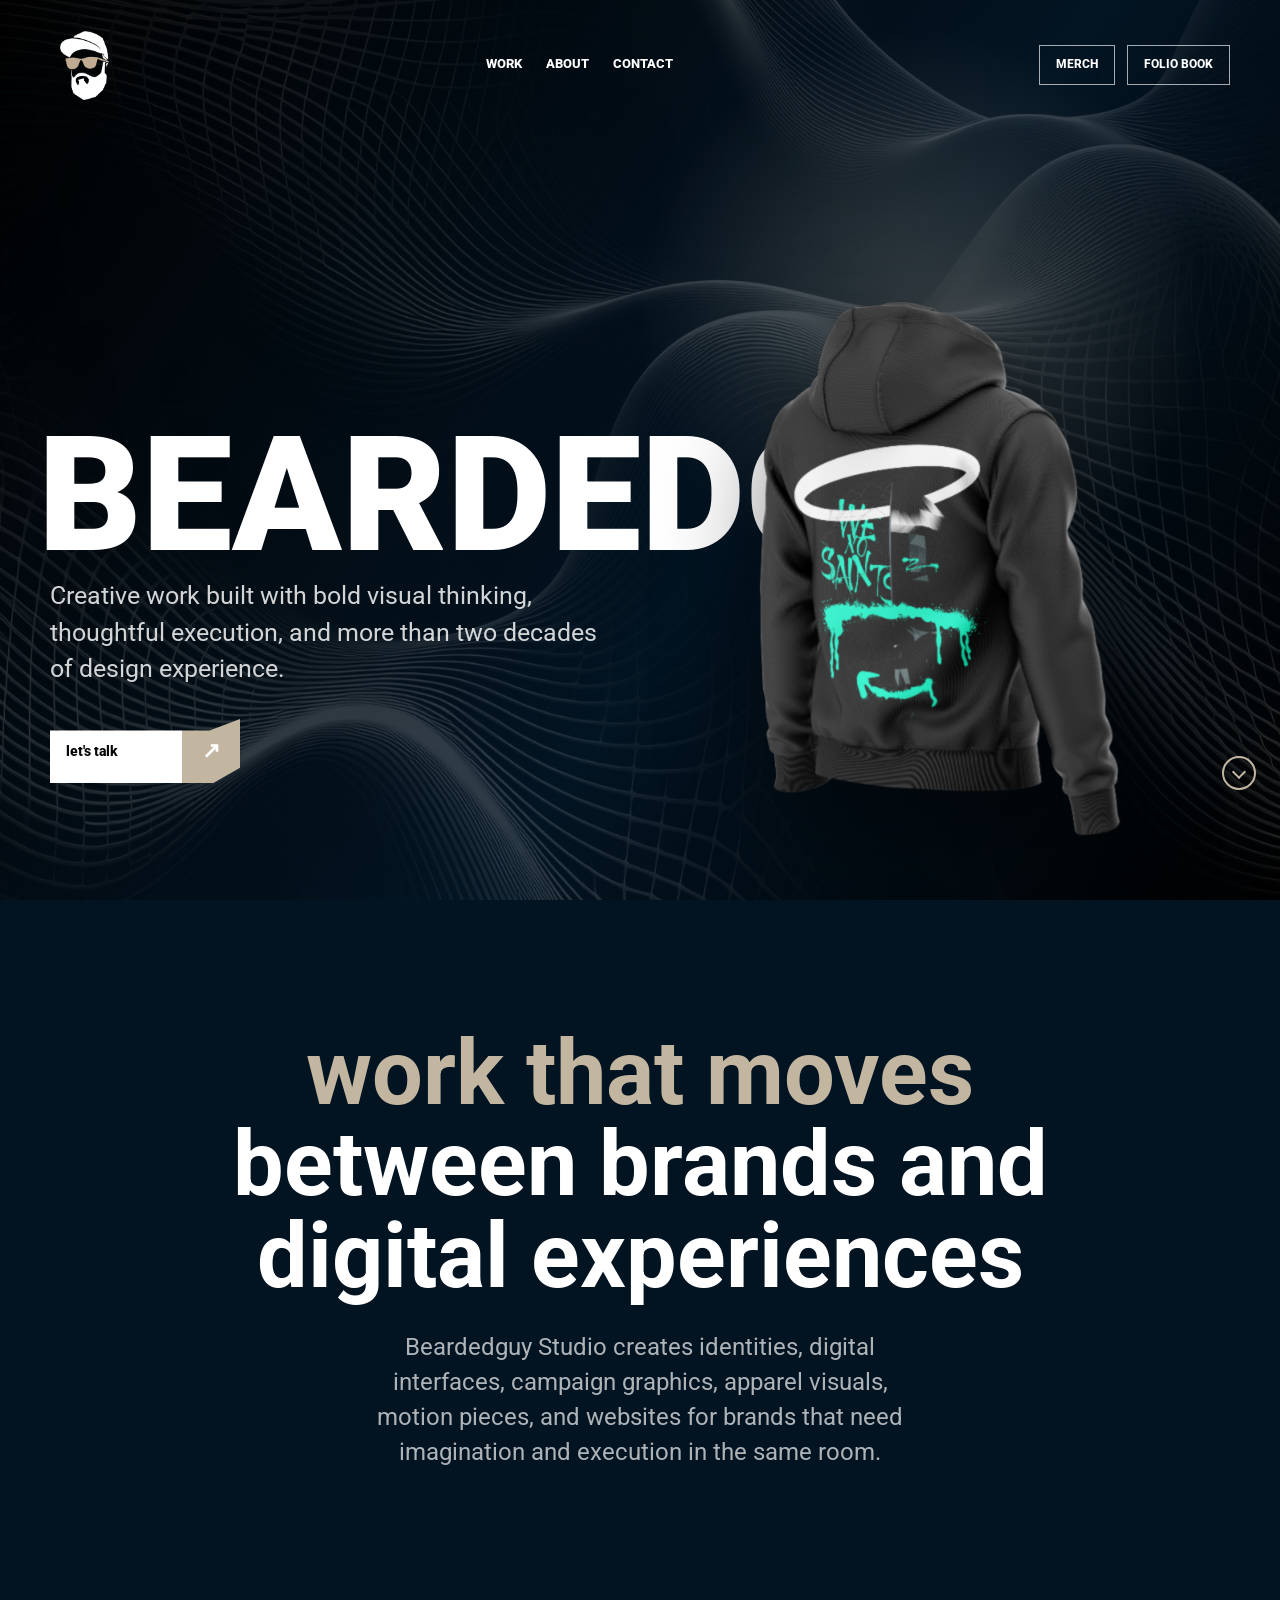
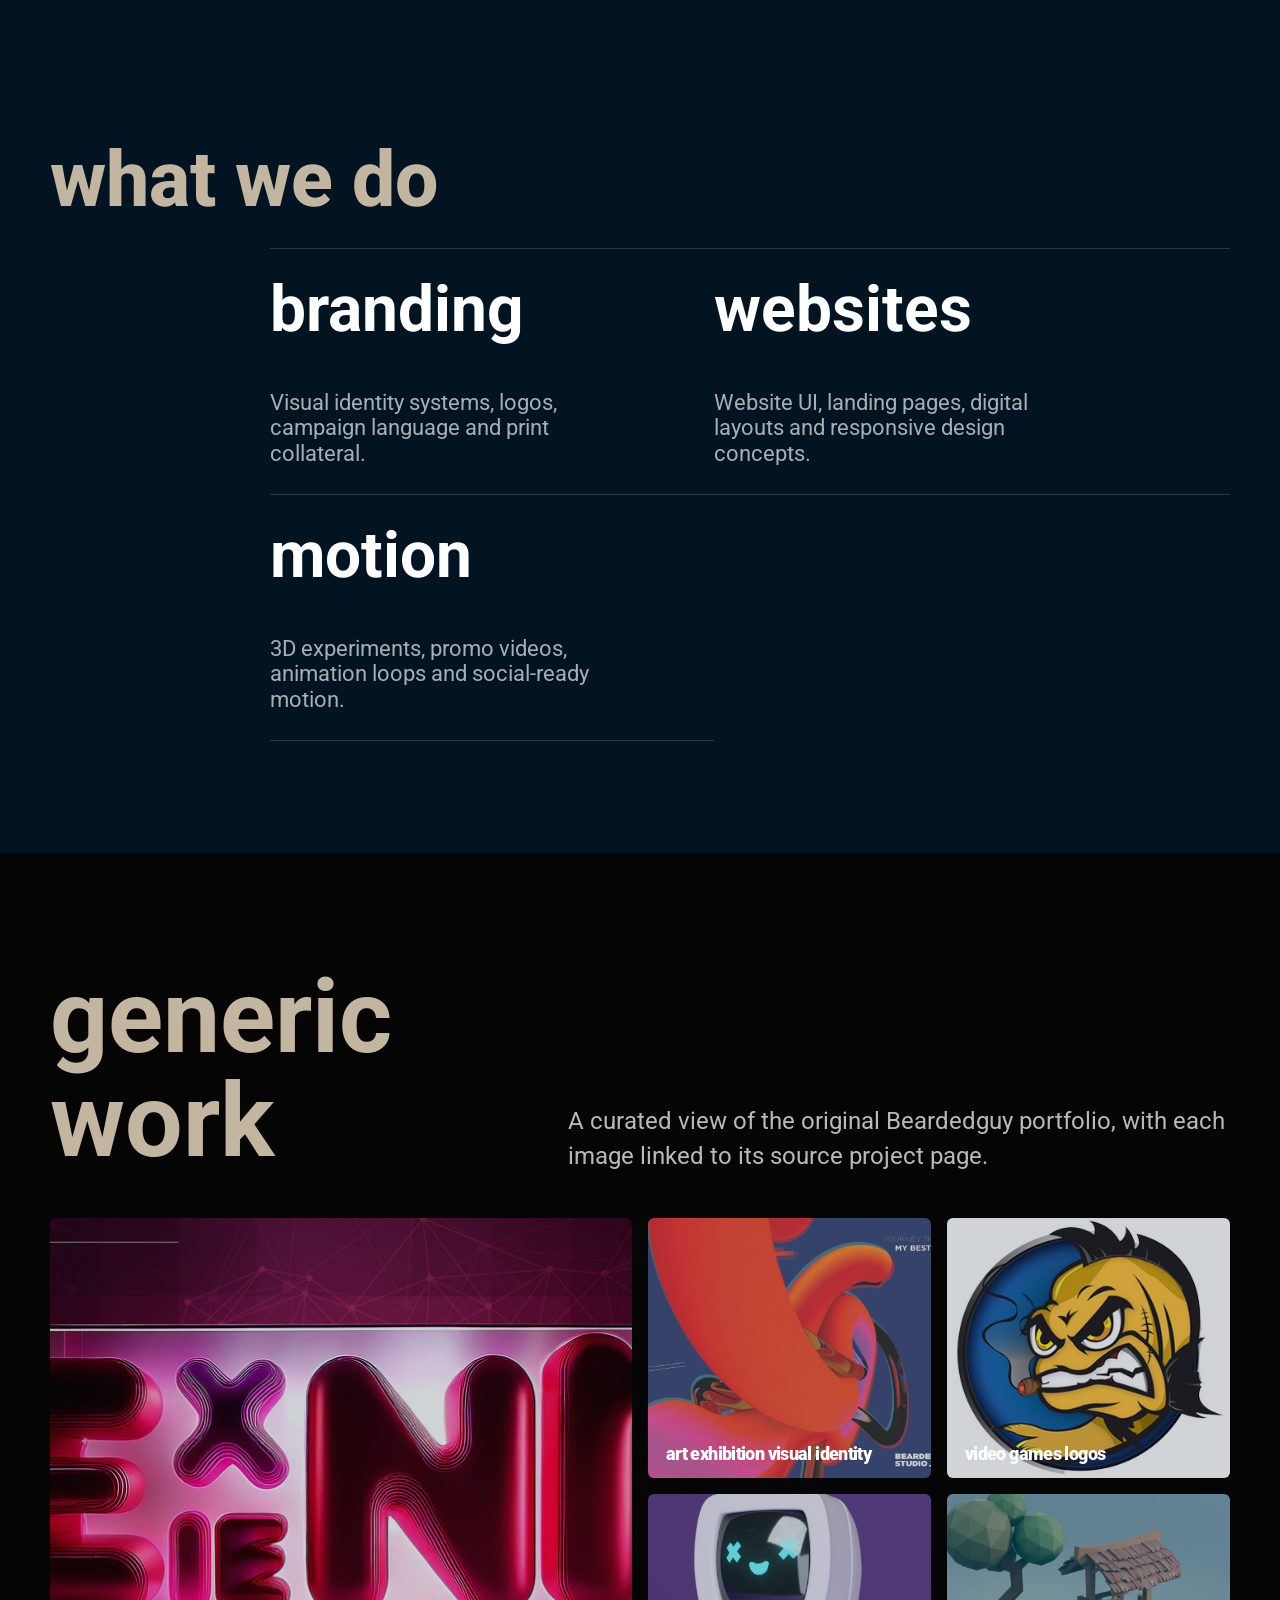
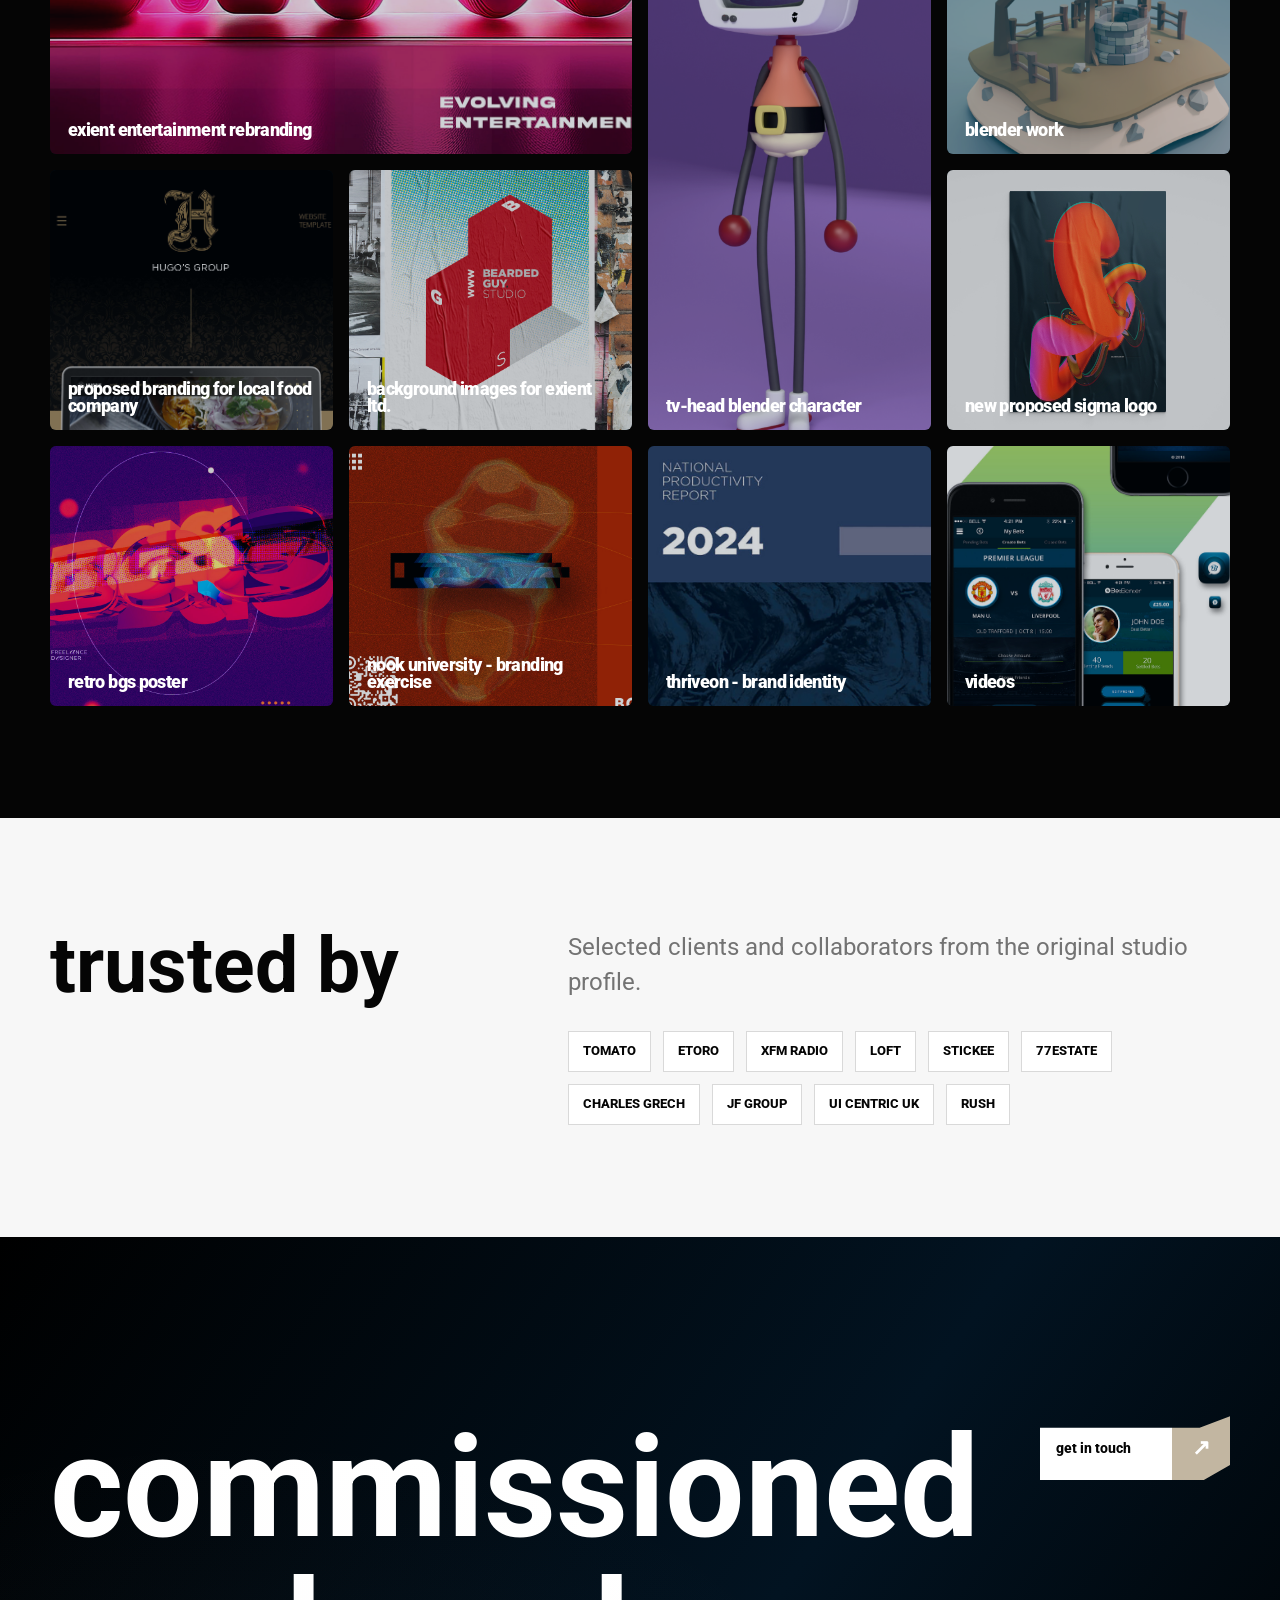
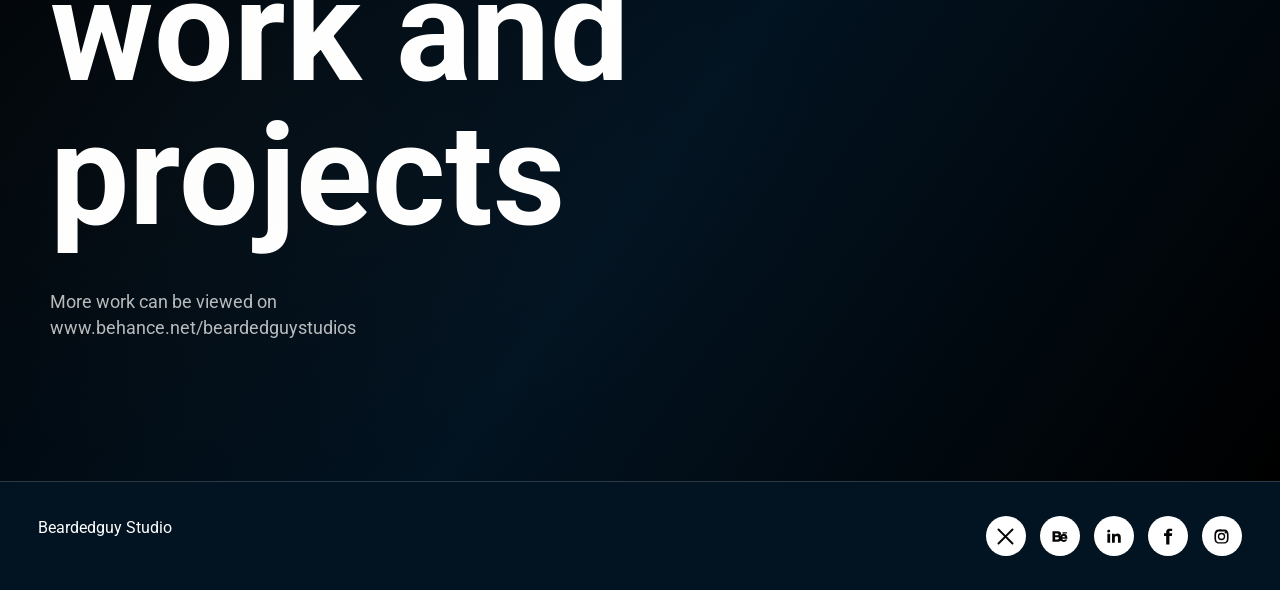
==== index.html @ 964a8310 "Add Beardedguy Studio portfolio website" ====
<!doctype html>
<html lang="en">
  <head>
    <meta charset="utf-8">
    <meta name="viewport" content="width=device-width, initial-scale=1">
    <meta name="description" content="Beardedguy Studio, a Malta-based creative studio for branding, web, UI, motion, apparel and digital design.">
    <title>Beardedguy Studio</title>
    <link rel="icon" href="assets/logo.png">
    <link rel="preconnect" href="https://fonts.googleapis.com">
    <link rel="preconnect" href="https://fonts.gstatic.com" crossorigin>
    <link href="https://fonts.googleapis.com/css2?family=Roboto:wght@400;700;800;900&display=swap" rel="stylesheet">
    <link rel="stylesheet" href="styles.css">
  </head>
  <body id="before-hero">
    <header class="site-header frame-header">
      <a class="brand" href="index.html" aria-label="Beardedguy Studio home">
        <img src="assets/header-icon.png" alt="Beardedguy Studio logo" width="60" height="60">
      </a>
      <nav class="main-nav" aria-label="Main navigation">
        <a href="work.html">Work</a><a href="about.html">About</a><a href="contact.html">Contact</a>
      </nav>
      <div class="header-actions">
        <a class="pill-link" href="https://www.teepublic.com/en-gb/user/beardedguy" target="_blank" rel="noreferrer">Merch</a>
        <a class="pill-link" href="http://www.n-vil.com/FolioBook.pdf" target="_blank" rel="noreferrer">Folio Book</a>
      </div>
      <button class="menu-toggle" type="button" aria-label="Open menu" aria-expanded="false"><span></span><span></span><span></span></button>
    </header>

    <a class="scroll-orb" href="#after-hero" aria-label="Scroll down"><span class="scroll-orb__arrow"></span></a>

    <main>
      <section class="hero frame-hero">
        <div class="hero-inner frame-hero__inner">
          <div class="frame-hero__wordmark" aria-hidden="true">BEARDEDGUY</div>
          <div class="hero-copy frame-hero__copy">
            <p>Creative work built with bold visual thinking, thoughtful execution, and more than two decades of design experience.</p>
            <div class="hero-meta">
              <a class="pill-link frame-cta" href="contact.html"><span>Let's talk</span><span aria-hidden="true">↗</span></a>
            </div>
          </div>
          <div class="hero-visual frame-hero__visual" aria-hidden="true">
            <img src="assets/hero-hoodie.png" alt="">
          </div>
        </div>
      </section>

      <section class="section frame-intro" id="after-hero">
        <div class="section-inner frame-intro__inner">
          <h2><span>work that moves</span> between brands and digital experiences</h2>
          <p class="lead">Beardedguy Studio creates identities, digital interfaces, campaign graphics, apparel visuals, motion pieces, and websites for brands that need imagination and execution in the same room.</p>
        </div>
      </section>

      <section class="section frame-services">
        <div class="section-inner frame-services__inner">
          <div class="frame-kicker">what we do</div>
          <div class="services frame-service-list">
            <article class="service"><h3>Branding</h3><p>Visual identity systems, logos, campaign language and print collateral.</p></article>
            <article class="service"><h3>Websites</h3><p>Website UI, landing pages, digital layouts and responsive design concepts.</p></article>
            <article class="service"><h3>Motion</h3><p>3D experiments, promo videos, animation loops and social-ready motion.</p></article>

          </div>
        </div>
      </section>

      <section class="section dark frame-work" id="work">
        <div class="section-inner">
          <div class="split frame-work__head">
            <h2>Generic Work</h2>
            <p class="lead">A curated view of the original Beardedguy portfolio, with each image linked to its source project page.</p>
          </div>
          <div class="work-grid frame-work-grid">
            <a class="work-card is-large" href="https://www.behance.net/gallery/217460275/Exient-Entertainment-Rebranding" target="_blank" rel="noreferrer"><img src="assets/work-exient.jpg" alt="Exient Entertainment Rebranding"><span>Exient Entertainment Rebranding</span></a>
            <a class="work-card" href="https://www.behance.net/gallery/214995433/Art-Exhibition-Visual-Identity" target="_blank" rel="noreferrer"><img src="assets/work-folio-book.jpg" alt="Art Exhibition Visual Identity"><span>Art Exhibition Visual Identity</span></a>
            <a class="work-card" href="https://www.behance.net/gallery/214932907/Video-Games-Logos" target="_blank" rel="noreferrer"><img src="assets/work-scarfish.jpg" alt="Video Games Logos"><span>Video Games Logos</span></a>
            <a class="work-card is-tall" href="https://www.behance.net/gallery/211958415/TV-Head-Blender-Character" target="_blank" rel="noreferrer"><img src="assets/work-tv-head.png" alt="TV-Head Blender Character"><span>TV-Head Blender Character</span></a>
            <a class="work-card" href="https://www.behance.net/gallery/210969605/Blender-work" target="_blank" rel="noreferrer"><img src="assets/work-blender.png" alt="Blender work"><span>Blender work</span></a>
            <a class="work-card" href="https://www.behance.net/gallery/209912359/Proposed-Branding-for-Local-Food-Company" target="_blank" rel="noreferrer"><img src="assets/work-restaurant.jpg" alt="Proposed Branding for Local Food Company"><span>Proposed Branding for Local Food Company</span></a>
            <a class="work-card" href="https://www.behance.net/gallery/205457857/Background-images-for-EXIENT-Ltd" target="_blank" rel="noreferrer"><img src="assets/work-promo.jpg" alt="Background images for EXIENT Ltd."><span>Background images for EXIENT Ltd.</span></a>
            <a class="work-card" href="https://www.behance.net/gallery/204311963/New-proposed-SIGMA-logo" target="_blank" rel="noreferrer"><img src="assets/work-neon.jpg" alt="New proposed SIGMA logo"><span>New proposed SIGMA logo</span></a>
            <a class="work-card" href="https://www.behance.net/gallery/195907205/Retro-BGS-poster" target="_blank" rel="noreferrer"><img src="assets/work-retro.jpg" alt="Retro BGS poster"><span>Retro BGS poster</span></a>
            <a class="work-card" href="https://www.behance.net/gallery/193212081/NOOK-UNIVERSITY-Branding-exercise" target="_blank" rel="noreferrer"><img src="assets/work-bgs-posts.jpg" alt="NOOK UNIVERSITY - Branding exercise"><span>NOOK UNIVERSITY - Branding exercise</span></a>
            <a class="work-card" href="https://www.behance.net/gallery/227908793/ThriveOn-Brand-Identity" target="_blank" rel="noreferrer"><img src="assets/work-productivity.jpg" alt="ThriveOn - Brand Identity"><span>ThriveOn - Brand Identity</span></a>
            <a class="work-card" href="motion-videos.html"><img src="assets/work-mobile.jpg" alt="Videos"><span>Videos</span></a>
          </div>
        </div>
      </section>

      <section class="section frame-clients">
        <div class="section-inner split">
          <h2>trusted by</h2>
          <div>
            <p class="lead">Selected clients and collaborators from the original studio profile.</p>
            <div class="clients">
              <span>Tomato</span><span>eToro</span><span>XFM Radio</span><span>Loft</span><span>Stickee</span><span>77Estate</span><span>Charles Grech</span><span>JF Group</span><span>UI Centric UK</span><span>Rush</span>
            </div>
          </div>
        </div>
      </section>

      <section class="cta-band frame-contact-band">
        <div>
          <h2>commissioned work and projects</h2>
          <p>More work can be viewed on <a href="https://www.behance.net/beardedguystudios/" target="_blank" rel="noreferrer">www.behance.net/beardedguystudios</a></p>
        </div>
        <a class="pill-link frame-cta" href="contact.html"><span>Get in touch</span><span aria-hidden="true">↗</span></a>
      </section>
    </main>

    <footer class="site-footer frame-footer">
      <div>Beardedguy Studio</div>
      <div class="footer-links">
        <a href="http://www.twitter.com/nevcas" target="_blank" rel="noreferrer" aria-label="X"><svg class="social-icon" aria-hidden="true"><use href="assets/social-icons.svg#x"></use></svg></a>
        <a href="https://www.behance.net/beardedguystudios" target="_blank" rel="noreferrer" aria-label="Behance"><svg class="social-icon" aria-hidden="true"><use href="assets/social-icons.svg#behance"></use></svg></a>
        <a href="https://mt.linkedin.com/in/ncassar" target="_blank" rel="noreferrer" aria-label="LinkedIn"><svg class="social-icon" aria-hidden="true"><use href="assets/social-icons.svg#linkedin"></use></svg></a>
        <a href="https://www.facebook.com/beardedguystudio" target="_blank" rel="noreferrer" aria-label="Facebook"><svg class="social-icon" aria-hidden="true"><use href="assets/social-icons.svg#facebook"></use></svg></a>
        <a href="https://www.instagram.com/beardedguy_studio_designer" target="_blank" rel="noreferrer" aria-label="Instagram"><svg class="social-icon" aria-hidden="true"><use href="assets/social-icons.svg#instagram"></use></svg></a>
      </div>
    </footer>
    <script src="script.js?v=work-menu-1"></script>
  </body>
</html>
---- styles.css ----
:root {
  --ink: #050505;
  --paper: #ffffff;
  --soft: #f3f3f3;
  --muted: #737373;
  --cyan: #c2b6a1;
  --line: #d9d9d9;
  --max: 1180px;
}

* {
  box-sizing: border-box;
}

html {
  scroll-behavior: smooth;
}

body {
  margin: 0;
  color: var(--ink);
  background: var(--paper);
  font-family: "Roboto", Arial, Helvetica, sans-serif;
  line-height: 1.45;
}

a {
  color: inherit;
  text-decoration: none;
}

img {
  display: block;
  max-width: 100%;
}

.site-header {
  position: sticky;
  top: 0;
  z-index: 20;
  display: grid;
  grid-template-columns: auto 1fr auto;
  gap: 24px;
  align-items: center;
  padding: 18px clamp(18px, 3vw, 42px);
  background: rgba(255, 255, 255, 0.94);
  border-bottom: 1px solid var(--line);
  backdrop-filter: blur(14px);
}

.brand {
  display: flex;
  align-items: center;
  gap: 12px;
  min-width: 0;
}

.brand img {
  width: 48px;
  height: 48px;
}

.brand span {
  font-weight: 800;
  line-height: 1;
  text-transform: uppercase;
  letter-spacing: 0;
}

.main-nav {
  display: flex;
  justify-content: center;
  gap: clamp(12px, 2vw, 24px);
  font-size: 13px;
  font-weight: 800;
  text-transform: uppercase;
}

.main-nav a {
  border-bottom: 2px solid transparent;
  padding: 8px 0;
}

.main-nav a:hover,
.main-nav a.active {
  border-color: var(--cyan);
}

.header-actions {
  display: flex;
  align-items: center;
  gap: 12px;
}

.pill-link {
  display: inline-flex;
  align-items: center;
  justify-content: center;
  min-height: 40px;
  border: 1px solid var(--ink);
  padding: 0 16px;
  font-size: 12px;
  font-weight: 800;
  text-transform: uppercase;
}

.menu-toggle {
  display: none;
  width: 42px;
  height: 42px;
  border: 1px solid var(--ink);
  background: var(--paper);
}

.menu-toggle span {
  display: block;
  width: 18px;
  height: 2px;
  margin: 4px auto;
  background: var(--ink);
}

.hero {
  position: relative;
  min-height: 88vh;
  display: grid;
  align-items: stretch;
  overflow: hidden;
  color: var(--paper);
  background: #000000;
}

.hero::before {
  content: "";
  position: absolute;
  inset: -6%;
  background: url("assets/black-white-background.png") center / 112% 112% no-repeat;
  opacity: 0.1;
  animation: heroBackgroundWave 26s ease-in-out infinite;
  transform-origin: 50% 50%;
  will-change: transform, background-position;
}


@keyframes heroBackgroundWave {
  0%,
  100% {
    background-position: 50% 50%;
    transform: translate3d(0, 0, 0) scale(1.03) skewX(0deg);
  }

  25% {
    background-position: 46% 53%;
    transform: translate3d(-1.8%, 1.2%, 0) scale(1.07) skewX(-1.5deg);
  }

  50% {
    background-position: 54% 47%;
    transform: translate3d(1.6%, -1%, 0) scale(1.05) skewX(1.2deg);
  }

  75% {
    background-position: 48% 51%;
    transform: translate3d(-0.9%, 1.4%, 0) scale(1.08) skewX(-0.8deg);
  }
}
.hero-inner {
  position: relative;
  width: 100%;
  margin: 0 auto;
  display: grid;
  grid-template-columns: minmax(0, 0.92fr) minmax(320px, 0.8fr);
  gap: clamp(28px, 5vw, 70px);
  align-items: center;
  padding: 74px 50px 52px;
}

.hero-copy {
  position: relative;
  z-index: 2;
}

.hero-visual {
  align-self: center;
  justify-self: end;
  width: min(140%, 784px);
  position: relative;
  z-index: 3;
  transform: translate3d(var(--hero-parallax-x, 0), var(--hero-parallax-y, 0), 0);
  transition: transform 900ms ease-out;
  will-change: transform;
  pointer-events: none;
}

.hero-visual img {
  display: block;
  width: 100%;
  max-height: calc(88vh - 72px);
  object-fit: contain;
  object-position: right center;
  animation: hoodieFloat 8s ease-in-out infinite;
  will-change: transform;
}

@keyframes hoodieFloat {
  0%,
  100% {
    transform: translate3d(0, 0, 0);
  }

  50% {
    transform: translate3d(0, -16px, 0);
  }
}

@media (prefers-reduced-motion: reduce) {
  .hero-visual {
    transform: none;
    transition: none;
  }

  .hero-visual img {
    animation: none;
  }

  .hero::before {
    animation: none;
  }
}

.eyebrow {
  color: var(--cyan);
  font-size: 13px;
  font-weight: 900;
  text-transform: uppercase;
}

.hero h1,
.page-hero h1 {
  max-width: 980px;
  margin: 18px 0 18px;
  font-size: clamp(54px, 10vw, 142px);
  line-height: 0.88;
  font-weight: 800;
}

.hero h1 {
  font-family: "Google Sans", "Roboto", Arial, Helvetica, sans-serif;
  font-weight: 800;
  text-transform: uppercase;
}

.page-hero h1 {
  text-transform: uppercase;
}

.motion-title {
  font-family: "Google Sans", "Roboto", Arial, Helvetica, sans-serif;
  font-size: 40pt;
  font-weight: 700;
  text-transform: uppercase;
}

.hero p,
.page-hero p {
  max-width: 650px;
  margin: 0;
  font-size: clamp(18px, 2.2vw, 25px);
}

.hero p {
  color: rgba(255, 255, 255, 0.82);
}

.page-hero p {
  color: rgba(255, 255, 255, 0.82);
}


.scroll-orb {
  position: fixed;
  right: 24px;
  top: calc(88vh - 36px);
  z-index: 18;
  display: inline-flex;
  align-items: center;
  justify-content: center;
  width: 34px;
  height: 34px;
  border: 2px solid var(--cyan);
  border-radius: 50%;
  background: transparent;
  color: var(--cyan);
  transition: transform 240ms ease, opacity 240ms ease;
}

.scroll-orb:hover {
  transform: scale(1.08);
}

.scroll-orb__arrow {
  width: 10px;
  height: 10px;
  border-right: 2px solid currentColor;
  border-bottom: 2px solid currentColor;
  transform: translateY(-1px) rotate(45deg);
  transition: transform 240ms ease;
}

.scroll-orb.is-up .scroll-orb__arrow {
  transform: translateY(2px) rotate(225deg);
}
.hero-meta {
  display: flex;
  flex-wrap: wrap;
  gap: 12px;
  margin-top: 32px;
}

.hero-meta a {
  background: var(--paper);
  color: var(--ink);
}

.section {
  padding: clamp(58px, 9vw, 112px) 50px;
}

.section.dark {
  color: var(--paper);
  background: var(--ink);
}

.section.soft {
  background: var(--soft);
}

.section-inner {
  width: min(var(--max), 100%);
  margin: 0 auto;
}

.split {
  display: grid;
  grid-template-columns: minmax(0, 0.8fr) minmax(0, 1.2fr);
  gap: clamp(28px, 6vw, 90px);
  align-items: start;
}

.section h2,
.page-section h2 {
  margin: 0;
  font-size: clamp(38px, 6vw, 84px);
  line-height: 0.95;
  text-transform: lowercase;
}

.lead {
  margin: 0;
  color: var(--muted);
  font-size: clamp(18px, 2vw, 24px);
}

.dark .lead {
  color: rgba(255, 255, 255, 0.72);
}

.services {
  display: grid;
  grid-template-columns: repeat(4, minmax(0, 1fr));
  border-top: 1px solid var(--line);
}

.service {
  min-height: 260px;
  padding: 28px;
  border-right: 1px solid var(--line);
  border-bottom: 1px solid var(--line);
}

.service:last-child {
  border-right: 0;
}

.service h3 {
  margin: 0 0 48px;
  color: var(--cyan);
  font-size: 15px;
  text-transform: uppercase;
}

.service p {
  margin: 0;
  font-size: 22px;
  line-height: 1.15;
}

.work-grid {
  display: grid;
  grid-template-columns: repeat(3, minmax(0, 1fr));
  gap: 18px;
  margin-top: 36px;
}

.motion-grid {
  grid-template-columns: repeat(4, minmax(0, 1fr));
}

.motion-grid .work-card,
.motion-grid .work-card img {
  min-height: 260px;
}

.video-grid {
  display: grid;
  grid-template-columns: repeat(4, minmax(0, 1fr));
  gap: 18px;
}

.video-card {
  position: relative;
  overflow: hidden;
  background: var(--ink);
  border-radius: 6px;
  aspect-ratio: 16 / 9;
  cursor: pointer;
}

.video-card iframe {
  width: 100%;
  height: 100%;
  border: 0;
  pointer-events: none;
}

.video-card::after {
  content: "Play";
  position: absolute;
  inset: auto 14px 14px auto;
  display: inline-flex;
  align-items: center;
  justify-content: center;
  min-width: 62px;
  min-height: 34px;
  padding: 0 14px;
  color: var(--paper);
  background: rgba(0, 0, 0, 0.72);
  border: 1px solid rgba(255, 255, 255, 0.42);
  font-size: 12px;
  font-weight: 700;
  text-transform: uppercase;
}


.local-video-grid .local-video-card {
  background: var(--midnight);
}

.local-video-card::after {
  content: "Open";
}

.local-video-card img {
  display: block;
  width: 100%;
  height: 100%;
  object-fit: cover;
}

.local-video-card span {
  position: absolute;
  left: 14px;
  bottom: 14px;
  z-index: 1;
  color: var(--paper);
  font-size: 12px;
  font-weight: 700;
  text-transform: uppercase;
}

.video-modal__status {
  position: absolute;
  inset: 50% auto auto 50%;
  z-index: 2;
  margin: 0;
  color: var(--paper);
  font-size: 13px;
  font-weight: 700;
  text-transform: uppercase;
  transform: translate(-50%, -50%);
}
.video-card:focus-visible {
  outline: 3px solid var(--cyan);
  outline-offset: 4px;
}

.video-modal {
  position: fixed;
  inset: 0;
  z-index: 100;
  display: none;
  align-items: center;
  justify-content: center;
  padding: clamp(18px, 4vw, 48px);
  background: rgba(0, 0, 0, 0.9);
}

.video-modal.is-open {
  display: flex;
}

.video-modal__panel {
  position: relative;
  width: min(1120px, 100%);
  aspect-ratio: 16 / 9;
  background: var(--midnight);
  box-shadow: 0 28px 80px rgba(0, 0, 0, 0.52);
}


.modal-open {
  overflow: hidden;
}

.local-video-modal__panel {
  width: var(--video-width, min(1320px, calc(100vw - 72px)));
  height: var(--video-height, auto);
  max-width: calc(100vw - 72px);
  max-height: calc(100vh - 116px);
  aspect-ratio: auto;
}

.video-modal__video {
  display: block;
  width: 100%;
  height: 100%;
  background: var(--midnight);
  object-fit: contain;
}
.video-modal__frame {
  width: 100%;
  height: 100%;
  border: 0;
}

.video-modal__close {
  position: absolute;
  right: 0;
  bottom: calc(100% + 12px);
  min-height: 40px;
  border: 1px solid rgba(255, 255, 255, 0.45);
  padding: 0 16px;
  color: var(--paper);
  background: var(--midnight);
  font: inherit;
  font-size: 12px;
  font-weight: 700;
  text-transform: uppercase;
  cursor: pointer;
}

.work-card {
  position: relative;
  overflow: hidden;
  min-height: 330px;
  background: var(--ink);
  border-radius: 6px;
}

.work-card img {
  width: 100%;
  height: 100%;
  min-height: 330px;
  object-fit: cover;
  opacity: 0.84;
  transition: transform 220ms ease, opacity 220ms ease;
}

.work-card:hover img {
  transform: scale(1.04);
  opacity: 0.62;
}

.work-card span {
  position: absolute;
  left: 18px;
  right: 18px;
  bottom: 18px;
  color: var(--paper);
  font-size: 22px;
  font-weight: 900;
  line-height: 1.05;
  text-transform: uppercase;
}

.clients {
  display: flex;
  flex-wrap: wrap;
  gap: 12px;
  margin-top: 32px;
}

.clients span {
  border: 1px solid var(--line);
  padding: 10px 14px;
  background: var(--paper);
  font-size: 13px;
  font-weight: 800;
  text-transform: uppercase;
}

.cta-band {
  display: grid;
  grid-template-columns: minmax(0, 1.1fr) auto;
  gap: 28px;
  align-items: end;
  padding: clamp(42px, 8vw, 88px);
  background: var(--cyan);
  color: var(--paper);
}

.cta-band h2 {
  max-width: 820px;
  margin: 0;
  font-size: clamp(44px, 8vw, 110px);
  line-height: 0.92;
  text-transform: lowercase;
}

.cta-band .pill-link {
  border-color: var(--paper);
}

.site-footer {
  display: grid;
  grid-template-columns: 1fr auto;
  gap: 24px;
  padding: 34px clamp(18px, 3vw, 42px);
  color: var(--paper);
  background: var(--ink);
}

.footer-links {
  display: flex;
  flex-wrap: wrap;
  gap: 14px;
  font-size: 12px;
  font-weight: 800;
  text-transform: uppercase;
}

.footer-links a {
  display: inline-flex;
  align-items: center;
  justify-content: center;
  width: 40px;
  height: 40px;
  border: 1px solid rgba(255, 255, 255, 0.32);
  border-radius: 50%;
  color: var(--paper);
  transition: border-color 180ms ease, color 180ms ease, transform 180ms ease;
}

.footer-links a:hover {
  border-color: var(--cyan);
  color: var(--cyan);
  transform: translateY(-2px);
}

.social-icon {
  width: 21px;
  height: 21px;
  fill: currentColor;
}

.page-hero {
  color: var(--paper);
  background: var(--ink);
  padding: clamp(72px, 10vw, 132px) clamp(18px, 3vw, 42px);
}

.page-hero-inner,
.page-section {
  width: min(var(--max), 100%);
  margin: 0 auto;
}

.page-section {
  padding: clamp(54px, 8vw, 96px) 50px;
}

.copy-columns {
  columns: 2 340px;
  column-gap: 52px;
  color: #2a2a2a;
  font-size: 18px;
}

.copy-columns p {
  break-inside: avoid;
  margin: 0 0 22px;
}

.contact-layout {
  display: grid;
  grid-template-columns: minmax(0, 0.8fr) minmax(0, 1.2fr);
  gap: clamp(28px, 6vw, 76px);
}

.contact-list {
  display: grid;
  gap: 12px;
  margin-top: 28px;
  font-weight: 800;
}

.contact-form {
  display: grid;
  gap: 16px;
}

.field {
  display: grid;
  gap: 8px;
}

.field label {
  font-size: 12px;
  font-weight: 900;
  text-transform: uppercase;
}

.field input,
.field textarea,
.field select {
  width: 100%;
  border: 1px solid var(--ink);
  border-radius: 0;
  padding: 14px 12px;
  font: inherit;
  background: var(--paper);
}

.field textarea {
  min-height: 160px;
  resize: vertical;
}

.submit {
  justify-self: start;
  min-height: 46px;
  border: 0;
  padding: 0 24px;
  color: var(--paper);
  background: var(--cyan);
  font-weight: 900;
  text-transform: uppercase;
  cursor: pointer;
}

.form-note {
  color: var(--muted);
  font-size: 13px;
}

.form-note.is-success {
  color: #2f7a42;
}

.form-note.is-error {
  color: #b00020;
}

.submit:disabled {
  cursor: wait;
  opacity: 0.62;
}

@media (max-width: 980px) {
  .site-header {
    grid-template-columns: auto auto;
  }

  .main-nav {
    position: fixed;
    inset: 85px 0 auto 0;
    display: none;
    flex-direction: column;
    align-items: flex-start;
    padding: 22px;
    background: var(--paper);
    border-bottom: 1px solid var(--line);
  }

  .main-nav.open {
    display: flex;
  }

  .header-actions {
    display: none;
  }

  .menu-toggle {
    display: block;
    justify-self: end;
  }

  .split,
  .hero-inner,
  .contact-layout,
  .cta-band {
    grid-template-columns: 1fr;
  }

  .hero-visual {
    display: none;
  }

  .services {
    grid-template-columns: repeat(2, minmax(0, 1fr));
  }

  .work-grid {
    grid-template-columns: repeat(2, minmax(0, 1fr));
  }

  .motion-grid {
    grid-template-columns: repeat(2, minmax(0, 1fr));
  }

  .video-grid {
    grid-template-columns: repeat(2, minmax(0, 1fr));
  }
}

@media (max-width: 640px) {
  .scroll-orb {
    right: 16px;
    top: auto;
    bottom: 4px;
  }

  .brand span {
    font-size: 13px;
  }

  .hero {
    min-height: auto;
  }

  .hero h1,
  .page-hero h1 {
    font-size: clamp(24px, 8vw, 37px);
  }

  .motion-title {
    font-size: 20pt;
  }

  .services,
  .work-grid,
  .motion-grid,
  .video-grid,
  .site-footer {
    grid-template-columns: 1fr;
  }

  .service {
    min-height: auto;
    padding: 24px 0;
    border-right: 0;
  }

  .work-card,
  .work-card img {
    min-height: 260px;
  }
}
/* Frame reference layout overrides */
:root {
  --midnight: #021321;
  --midnight-soft: #092339;
  --gold: #c2b6a1;
}

body {
  background: var(--midnight);
}

.frame-header {
  position: fixed;
  left: 0;
  right: 0;
  top: 0;
  z-index: 30;
  min-height: 90px;
  padding: 10px 50px;
  color: var(--paper);
  background: rgba(2, 19, 33, 0.72);
  border-bottom: 0;
  backdrop-filter: blur(18px);
  -webkit-backdrop-filter: blur(18px);
}

.frame-header .brand img {
  width: 70px;
  height: 70px;
  filter: none;
}

.frame-header .brand span,
.frame-header .main-nav,
.frame-header .header-actions {
  color: var(--paper);
}

.frame-header .pill-link {
  border-color: rgba(255, 255, 255, 0.65);
  color: var(--paper);
  background: transparent;
}

.frame-hero {
  min-height: 100vh;
  padding-top: 90px;
  background: radial-gradient(circle at 72% 35%, rgba(194, 182, 161, 0.26), transparent 26%), linear-gradient(125deg, #000 0%, var(--midnight) 58%, #000 100%);
}

.frame-hero::before {
  opacity: 0.18;
  mix-blend-mode: screen;
}

.frame-hero__inner {
  min-height: calc(100vh - 90px);
  padding: 18px 50px 54px;
  grid-template-columns: minmax(0, 1fr) minmax(300px, 0.56fr);
  gap: 20px;
  isolation: isolate;
}

.frame-hero__wordmark {
  position: absolute;
  left: 38px;
  right: 34px;
  top: 50%;
  z-index: 2;
  color: var(--paper);
  font-size: clamp(46.8px, 12.6vw, 196.2px);
  font-weight: 900;
  line-height: 0.74;
  letter-spacing: -0.04em;
  white-space: nowrap;
  text-transform: uppercase;
  transform: translateY(-50%);
}

.frame-hero__copy {
  align-self: end;
  max-width: 760px;
  padding-bottom: clamp(40px, 7vh, 82px);
}

.frame-hero__copy h1 {
  max-width: 820px;
  margin: 0 0 20px;
  font-size: clamp(46px, 8vw, 108px);
  line-height: 0.82;
  letter-spacing: -0.035em;
}

.frame-hero__copy p {
  max-width: 560px;
  font-size: clamp(18px, 2vw, 25px);
}

.frame-hero__visual {
  align-self: end;
  justify-self: end;
  width: min(165%, 980px);
  margin-right: -44px;
  margin-bottom: -54px;
}

.frame-hero__visual img {
  scale: 0.95;
  max-height: calc(100vh - 118px);
  filter: drop-shadow(0 34px 55px rgba(0, 0, 0, 0.45));
}

.frame-cta {
  position: relative;
  min-width: 190px;
  min-height: 64px;
  border: 0;
  padding: 0 0 0 16px;
  justify-content: space-between;
  clip-path: polygon(0 18%, 84% 18%, 100% 0, 100% 76%, 86% 100%, 0 100%);
  color: var(--ink);
  background: var(--paper);
  text-transform: lowercase;
}

.frame-cta span:first-child {
  font-size: 14px;
  font-weight: 800;
}

.frame-cta span:last-child {
  display: grid;
  place-items: center;
  align-self: stretch;
  width: 58px;
  color: var(--paper);
  background: var(--gold);
  font-size: 22px;
}

.scroll-orb {
  border-color: var(--gold);
  color: var(--gold);
}

.section,
.page-section,
.page-hero {
  color: var(--paper);
  background: var(--midnight);
}

.frame-intro,
.frame-services,
.frame-stats,
.frame-work,
.frame-clients,
.frame-contact-band {
  position: relative;
  overflow: hidden;
}

.frame-intro {
  padding-top: clamp(70px, 10vw, 132px);
  background: var(--midnight);
}

.frame-intro::before,
.frame-services::before,
.frame-stats::before,
.frame-contact-band::before {
  content: "";
  position: absolute;
  inset: -20%;
  pointer-events: none;
  background: radial-gradient(ellipse at 28% 58%, rgba(194, 182, 161, 0.18), transparent 34%);
  opacity: 0.14;
  animation: heroBackgroundWave 34s ease-in-out infinite;
}

.frame-intro__inner,
.frame-services__inner,
.frame-stats__inner,
.frame-clients .section-inner,
.frame-work .section-inner {
  position: relative;
  z-index: 1;
}

.frame-intro h2 {
  max-width: 980px;
  margin: 0 auto 28px;
  font-size: clamp(42px, 7vw, 104px);
  line-height: 0.84;
  letter-spacing: -0.045em;
  text-align: center;
  text-transform: lowercase;
}

.frame-intro h2 span,
.frame-kicker,
.frame-work__head h2,
.frame-statement strong {
  color: var(--gold);
}

.frame-intro .lead {
  max-width: 560px;
  margin: 0 auto 48px;
  color: rgba(255, 255, 255, 0.68);
  text-align: center;
}

.frame-services {
  background: var(--midnight);
}

.frame-kicker {
  margin-bottom: 28px;
  font-size: clamp(34px, 6vw, 82px);
  font-weight: 800;
  line-height: 0.9;
  letter-spacing: -0.04em;
  text-transform: lowercase;
}

.frame-service-list {
  display: grid;
  grid-template-columns: minmax(0, 0.86fr) minmax(0, 1fr);
  gap: 0;
  max-width: 960px;
  margin-left: auto;
  border-top: 1px solid rgba(255, 255, 255, 0.16);
}

.frame-service-list .service {
  min-height: 170px;
  border-right: 0;
  border-bottom: 1px solid rgba(255, 255, 255, 0.16);
  padding: 28px 0;
}

.frame-service-list .service h3 {
  color: var(--paper);
  font-size: clamp(32px, 5vw, 72px);
  line-height: 0.84;
  letter-spacing: -0.045em;
  text-transform: lowercase;
}

.frame-service-list .service p {
  max-width: 360px;
  color: rgba(255, 255, 255, 0.66);
}

.frame-stats {
  padding-top: clamp(46px, 8vw, 92px);
  padding-bottom: clamp(46px, 8vw, 92px);
  background: var(--midnight);
}

.frame-stats__inner {
  display: grid;
  grid-template-columns: minmax(0, 0.74fr) minmax(0, 1fr);
  align-items: end;
  gap: clamp(28px, 7vw, 100px);
}

.frame-statement {
  font-size: clamp(30px, 5vw, 76px);
  line-height: 0.9;
  letter-spacing: -0.045em;
}

.stat-grid {
  display: grid;
  grid-template-columns: repeat(3, minmax(0, 1fr));
  gap: 18px;
}

.stat-grid div {
  display: grid;
  gap: 6px;
}

.stat-grid strong {
  color: var(--paper);
  font-size: clamp(44px, 8vw, 116px);
  line-height: 0.8;
  letter-spacing: -0.06em;
}

.stat-grid span {
  color: rgba(255, 255, 255, 0.58);
  font-size: 11px;
  font-weight: 800;
  text-transform: uppercase;
}

.frame-work {
  background: var(--midnight);
}

.frame-work__head {
  margin-bottom: 44px;
  align-items: end;
}

.frame-work__head h2 {
  font-size: clamp(42px, 8vw, 120px);
  letter-spacing: -0.05em;
}

.frame-work-grid {
  display: grid;
  grid-template-columns: repeat(4, minmax(0, 1fr));
  grid-auto-flow: dense;
  gap: 16px;
}

.frame-work-grid .work-card {
  position: relative;
  min-height: 260px;
  overflow: hidden;
  background: var(--midnight);
}

.frame-work-grid .work-card.is-large {
  grid-column: span 2;
  grid-row: span 2;
  min-height: 536px;
}

.frame-work-grid .work-card.is-tall {
  grid-row: span 2;
  min-height: 536px;
}

.frame-work-grid .work-card img {
  min-height: 100%;
  opacity: 0.82;
  transition: transform 600ms ease, opacity 300ms ease;
}

.frame-work-grid .work-card:hover img {
  opacity: 1;
  transform: scale(1.06);
}

.frame-work-grid .work-card span {
  left: 18px;
  right: 18px;
  bottom: 16px;
  width: auto;
  max-width: none;
  padding: 0;
  color: var(--paper);
  background: transparent;
  font-size: 18px;
  line-height: 0.95;
  letter-spacing: -0.035em;
  text-transform: lowercase;
}

.frame-clients {
  background: #f7f7f7;
  color: var(--ink);
}

.frame-clients h2 {
  color: var(--ink);
}

.frame-contact-band {
  display: grid;
  grid-template-columns: minmax(0, 1fr) auto;
  gap: 28px;
  align-items: start;
  padding: clamp(80px, 14vw, 180px) 50px clamp(80px, 12vw, 140px);
  color: var(--paper);
  background: linear-gradient(125deg, #000 0%, var(--midnight) 55%, #000 100%);
}

.frame-contact-band h2 {
  max-width: 1040px;
  margin: 0;
  font-size: clamp(50px, 11vw, 164px);
  line-height: 0.92;
  letter-spacing: -0.055em;
  text-transform: none;
}

.frame-contact-band p {
  max-width: 420px;
  margin: 42px 0 0;
  color: rgba(255, 255, 255, 0.72);
  font-size: 18px;
}

.frame-footer {
  color: var(--paper);
  background: var(--midnight);
  border-top: 1px solid rgba(255, 255, 255, 0.16);
}

.frame-footer .footer-links a {
  background: var(--paper);
  color: var(--ink);
}

@media (max-width: 980px) {
  .frame-header {
  position: fixed;
  left: 0;
  right: 0;
  top: 0;
  z-index: 30;
  min-height: 90px;
  padding: 10px 50px;
  color: var(--paper);
  background: rgba(2, 19, 33, 0.72);
  border-bottom: 0;
  backdrop-filter: blur(18px);
  -webkit-backdrop-filter: blur(18px);
}

  .frame-header .menu-toggle {
    width: 42px;
    height: 42px;
    border: 0;
    border-radius: 8px;
    background: var(--paper);
  }

  .frame-header .menu-toggle span {
    background: var(--gold);
  }

  .frame-header .main-nav {
    inset: 86px 24px auto 24px;
    padding: 26px;
    background: rgba(2, 19, 33, 0.96);
    border: 1px solid rgba(255, 255, 255, 0.16);
  }

  .frame-hero__inner {
    grid-template-columns: 1fr;
    padding: 16px 24px 42px;
  }

.frame-hero__wordmark {
  position: absolute;
  left: 38px;
  right: 34px;
  top: 50%;
  z-index: 2;
  color: var(--paper);
  font-size: clamp(46.8px, 12.6vw, 196.2px);
  font-weight: 900;
  line-height: 0.74;
  letter-spacing: -0.04em;
  white-space: nowrap;
  text-transform: uppercase;
  transform: translateY(-50%);
}

  .frame-hero__copy {
    align-self: end;
    padding-bottom: 24px;
  }

  .frame-hero__copy h1 {
    max-width: 420px;
    font-size: clamp(48px, 16vw, 84px);
  }

  .frame-hero__visual {
    display: block;
    position: absolute;
    right: -130px;
    bottom: 0;
    width: min(165vw, 840px);
    margin: 0;
    opacity: 0.9;
  }

  .frame-service-list,
  .frame-stats__inner,
  .frame-contact-band {
    grid-template-columns: 1fr;
  }

  .frame-work-grid {
    grid-template-columns: repeat(2, minmax(0, 1fr));
  }

  .frame-work-grid .work-card.is-large,
  .frame-work-grid .work-card.is-tall {
    grid-column: span 1;
    grid-row: span 1;
    min-height: 340px;
  }
}

@media (max-width: 640px) {
  .frame-header {
  position: fixed;
  left: 0;
  right: 0;
  top: 0;
  z-index: 30;
  min-height: 90px;
  padding: 10px 50px;
  color: var(--paper);
  background: rgba(2, 19, 33, 0.72);
  border-bottom: 0;
  backdrop-filter: blur(18px);
  -webkit-backdrop-filter: blur(18px);
}

  .frame-header .brand {
    min-width: 0;
  }

  .frame-header .brand span {
    display: none;
  }

  .frame-hero {
    min-height: 100svh;
    padding-top: 90px;
  }

  .frame-hero__inner {
    min-height: calc(100svh - 90px);
    padding: 10px 18px 32px;
  }

  .frame-hero__wordmark {
  position: absolute;
  left: 38px;
  right: 34px;
  top: 50%;
  z-index: 2;
  color: var(--paper);
  font-size: clamp(46.8px, 12.6vw, 196.2px);
  font-weight: 900;
  line-height: 0.74;
  letter-spacing: -0.04em;
  white-space: nowrap;
  text-transform: uppercase;
  transform: translateY(-50%);
}

  .frame-hero__copy h1 {
    font-size: clamp(42px, 15vw, 66px);
    line-height: 0.84;
  }

  .frame-hero__copy p {
    font-size: 17px;
  }

  .frame-hero__visual {
    right: -180px;
    width: 193vw;
    opacity: 0.76;
  }

  .frame-cta {
  position: relative;
  min-width: 190px;
  min-height: 64px;
  border: 0;
  padding: 0 0 0 16px;
  justify-content: space-between;
  clip-path: polygon(0 18%, 84% 18%, 100% 0, 100% 76%, 86% 100%, 0 100%);
  color: var(--ink);
  background: var(--paper);
  text-transform: lowercase;
}

  .section,
  .page-section {
    padding-left: 18px;
    padding-right: 18px;
  }

  .frame-intro h2,
  .frame-kicker,
  .frame-work__head h2,
  .frame-contact-band h2 {
    letter-spacing: -0.05em;
  }

  .stat-grid,
  .frame-work-grid {
    grid-template-columns: 1fr;
  }

  .frame-work-grid .work-card,
  .frame-work-grid .work-card.is-large,
  .frame-work-grid .work-card.is-tall {
    min-height: 310px;
  }

  .frame-contact-band {
    padding-left: 18px;
    padding-right: 18px;
  }
}
.page-hero {
  position: relative;
  overflow: hidden;
  padding-top: clamp(130px, 16vw, 190px);
  padding-bottom: clamp(70px, 10vw, 128px);
  background: radial-gradient(circle at 74% 25%, rgba(194, 182, 161, 0.18), transparent 28%), linear-gradient(135deg, #000 0%, var(--midnight) 68%, #000 100%);
}

.page-hero::before {
  content: "";
  position: absolute;
  inset: -18%;
  background: url("assets/black-white-background.png") center / cover no-repeat;
  opacity: 0.12;
  animation: heroBackgroundWave 34s ease-in-out infinite;
  pointer-events: none;
}

.page-hero-inner {
  position: relative;
  z-index: 1;
}

.page-hero h1 {
  max-width: 1120px;
  font-size: clamp(54px, 11vw, 148px);
  letter-spacing: -0.055em;
}

.page-section {
  position: relative;
}

.page-section::before {
  content: "";
  position: absolute;
  left: 50px;
  right: 50px;
  top: 0;
  border-top: 1px solid rgba(255, 255, 255, 0.12);
}

.page-section > * {
  position: relative;
  z-index: 1;
}






.frame-intro,
.frame-services,
.frame-stats,
.frame-work {
  background: var(--midnight);
}

.frame-intro::before,
.frame-services::before,
.frame-stats::before {
  opacity: 0;
}
/* Final requested layout corrections */
.frame-header {
  min-height: 90px;
  padding: 10px 50px;
  background: rgba(2, 19, 33, 0.72);
  backdrop-filter: blur(18px);
  -webkit-backdrop-filter: blur(18px);
}

.frame-header .brand img {
  width: 70px;
  height: 70px;
}

.frame-hero__wordmark {
  top: 50%;
  transform: translateY(-50%);
}

.frame-cta {
  min-width: 190px;
  padding-left: 16px;
}

.frame-intro,
.frame-services,
.frame-stats,
.frame-work {
  background: var(--midnight);
}

.frame-intro::before,
.frame-services::before,
.frame-stats::before {
  opacity: 0;
}

@media (max-width: 980px) {
  .frame-header {
    min-height: 90px;
    padding: 10px 24px;
  }

  .frame-header .main-nav {
    inset: 90px 24px auto 24px;
  }

  .frame-hero__wordmark {
    left: 22px;
    right: 22px;
    top: 50%;
    font-size: clamp(41.4px, 16.2vw, 100.8px);
    transform: translateY(-50%);
  }
}

@media (max-width: 640px) {
  .frame-header {
    min-height: 90px;
    padding: 10px 18px;
  }

  .frame-header .brand img {
    width: 70px;
    height: 70px;
  }

  .frame-hero {
    padding-top: 90px;
  }

  .frame-hero__inner {
    min-height: calc(100svh - 90px);
  }

  .frame-hero__wordmark {
    left: 18px;
    right: 18px;
    top: 50%;
    font-size: clamp(36px, 15.3vw, 66.6px);
    transform: translateY(-50%);
  }
}
/* Keep the initial header clear; bring back a readable menu after scrolling. */
.site-header.frame-header {
  position: absolute;
  min-height: 130px;
  align-items: center;
  background: transparent;
  backdrop-filter: none;
  -webkit-backdrop-filter: none;
  box-shadow: none;
}

.site-header.frame-header.is-scrolled {
  position: fixed;
  background: rgba(2, 19, 33, 0.88);
  backdrop-filter: blur(18px);
  -webkit-backdrop-filter: blur(18px);
  box-shadow: 0 8px 28px rgba(0, 0, 0, 0.18);
  animation: headerDrop 480ms cubic-bezier(0.22, 1, 0.36, 1);
}

.site-header.frame-header .brand img {
  width: 69px;
  height: 69px;
  object-fit: contain;
}

.frame-header > .brand,
.frame-header > .header-actions {
  align-items: center;
  align-self: center;
}

@media (min-width: 981px) {
  .frame-header > .main-nav {
    align-items: center;
    align-self: center;
  }
}

@media (max-width: 980px) {
  .site-header.frame-header .main-nav {
    top: 130px;
  }

  .frame-header > .menu-toggle {
    align-self: center;
  }
}

@keyframes headerDrop {
  from { transform: translateY(-100%); }
  to { transform: translateY(0); }
}

main,
.site-footer {
  transition: opacity 180ms ease-out;
}

body.page-leaving main,
body.page-leaving .site-footer {
  opacity: 0;
}

@media (prefers-reduced-motion: reduce) {
  html { scroll-behavior: auto; }
  .site-header.frame-header.is-scrolled { animation: none; }
  main, .site-footer { transition: none; }
}

/* Work menu and motion refinements */
@keyframes pageEnter {
  from {
    opacity: 0;
    transform: translate3d(0, 14px, 0);
  }

  to {
    opacity: 1;
    transform: translate3d(0, 0, 0);
  }
}

main {
  animation: pageEnter 700ms cubic-bezier(0.22, 1, 0.36, 1) backwards;
}

.frame-header .brand img {
  width: 60px;
  height: 60px;
}

.header-actions .pill-link {
  transition: transform 220ms ease, color 220ms ease, background-color 220ms ease, border-color 220ms ease, box-shadow 220ms ease;
}

.header-actions .pill-link:hover,
.header-actions .pill-link:focus-visible {
  color: var(--ink);
  background: var(--gold);
  border-color: var(--gold);
  box-shadow: 0 12px 30px rgba(194, 182, 161, 0.28);
  transform: translateY(-2px);
}

h1,
h2,
h3 {
  font-kerning: normal;
  letter-spacing: 0;
  line-height: 1.02;
}

.frame-hero__wordmark,
.frame-hero__copy h1,
.frame-intro h2,
.frame-kicker,
.frame-work__head h2,
.frame-contact-band h2,
.page-hero h1,
.frame-service-list .service h3,
.stat-grid strong {
  letter-spacing: 0;
}

.frame-hero__wordmark {
  line-height: 0.86;
}

.frame-intro h2,
.frame-kicker,
.frame-work__head h2,
.frame-contact-band h2,
.page-hero h1,
.frame-service-list .service h3 {
  line-height: 1.02;
}

.frame-stats {
  display: none;
}

.work-category-grid {
  width: min(var(--max), 100%);
  margin: 0 auto;
}

.work-category-grid .work-card span {
  font-size: clamp(28px, 5vw, 68px);
  font-weight: 900;
}

@media (prefers-reduced-motion: reduce) {
  main {
    animation: none;
  }
}

@media (max-width: 980px) {
  .frame-header .brand img {
    width: 60px;
    height: 60px;
  }
}

@media (max-width: 640px) {
  .frame-header .brand img {
    width: 60px;
    height: 60px;
  }
}
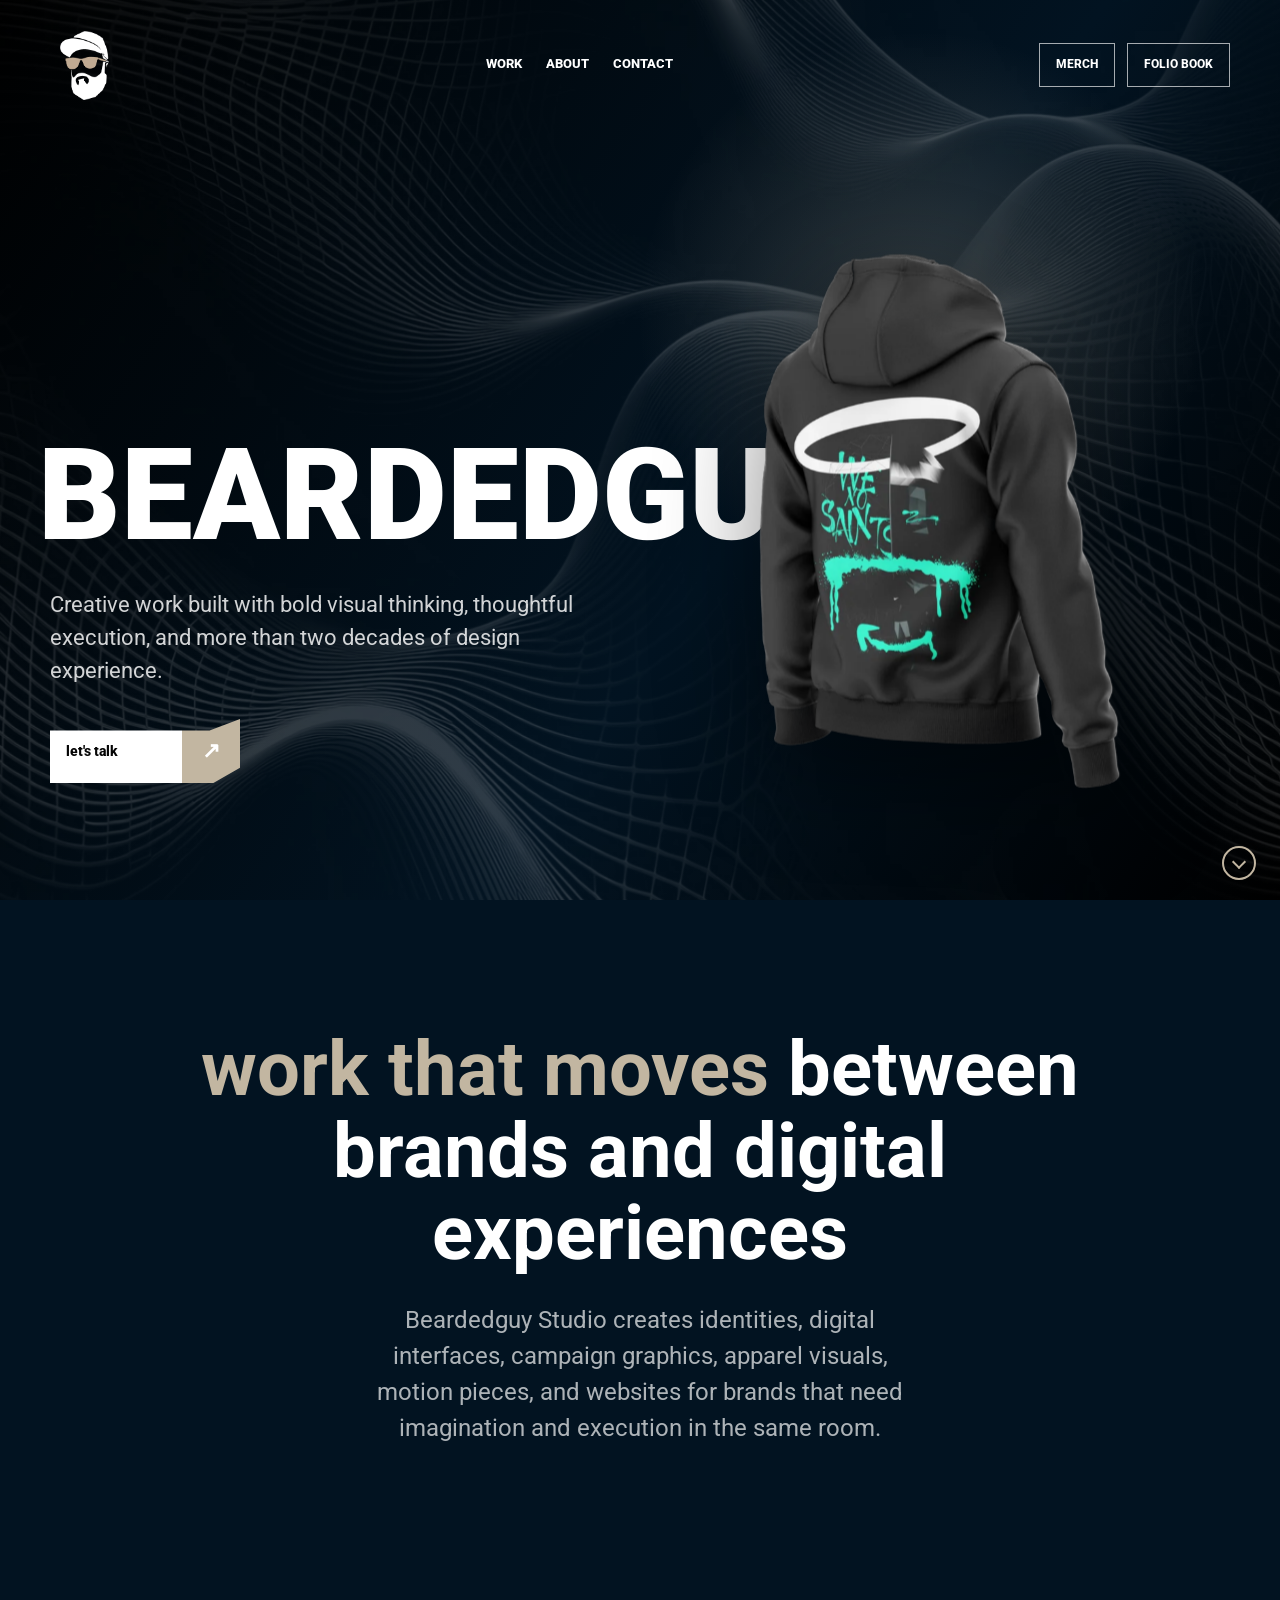
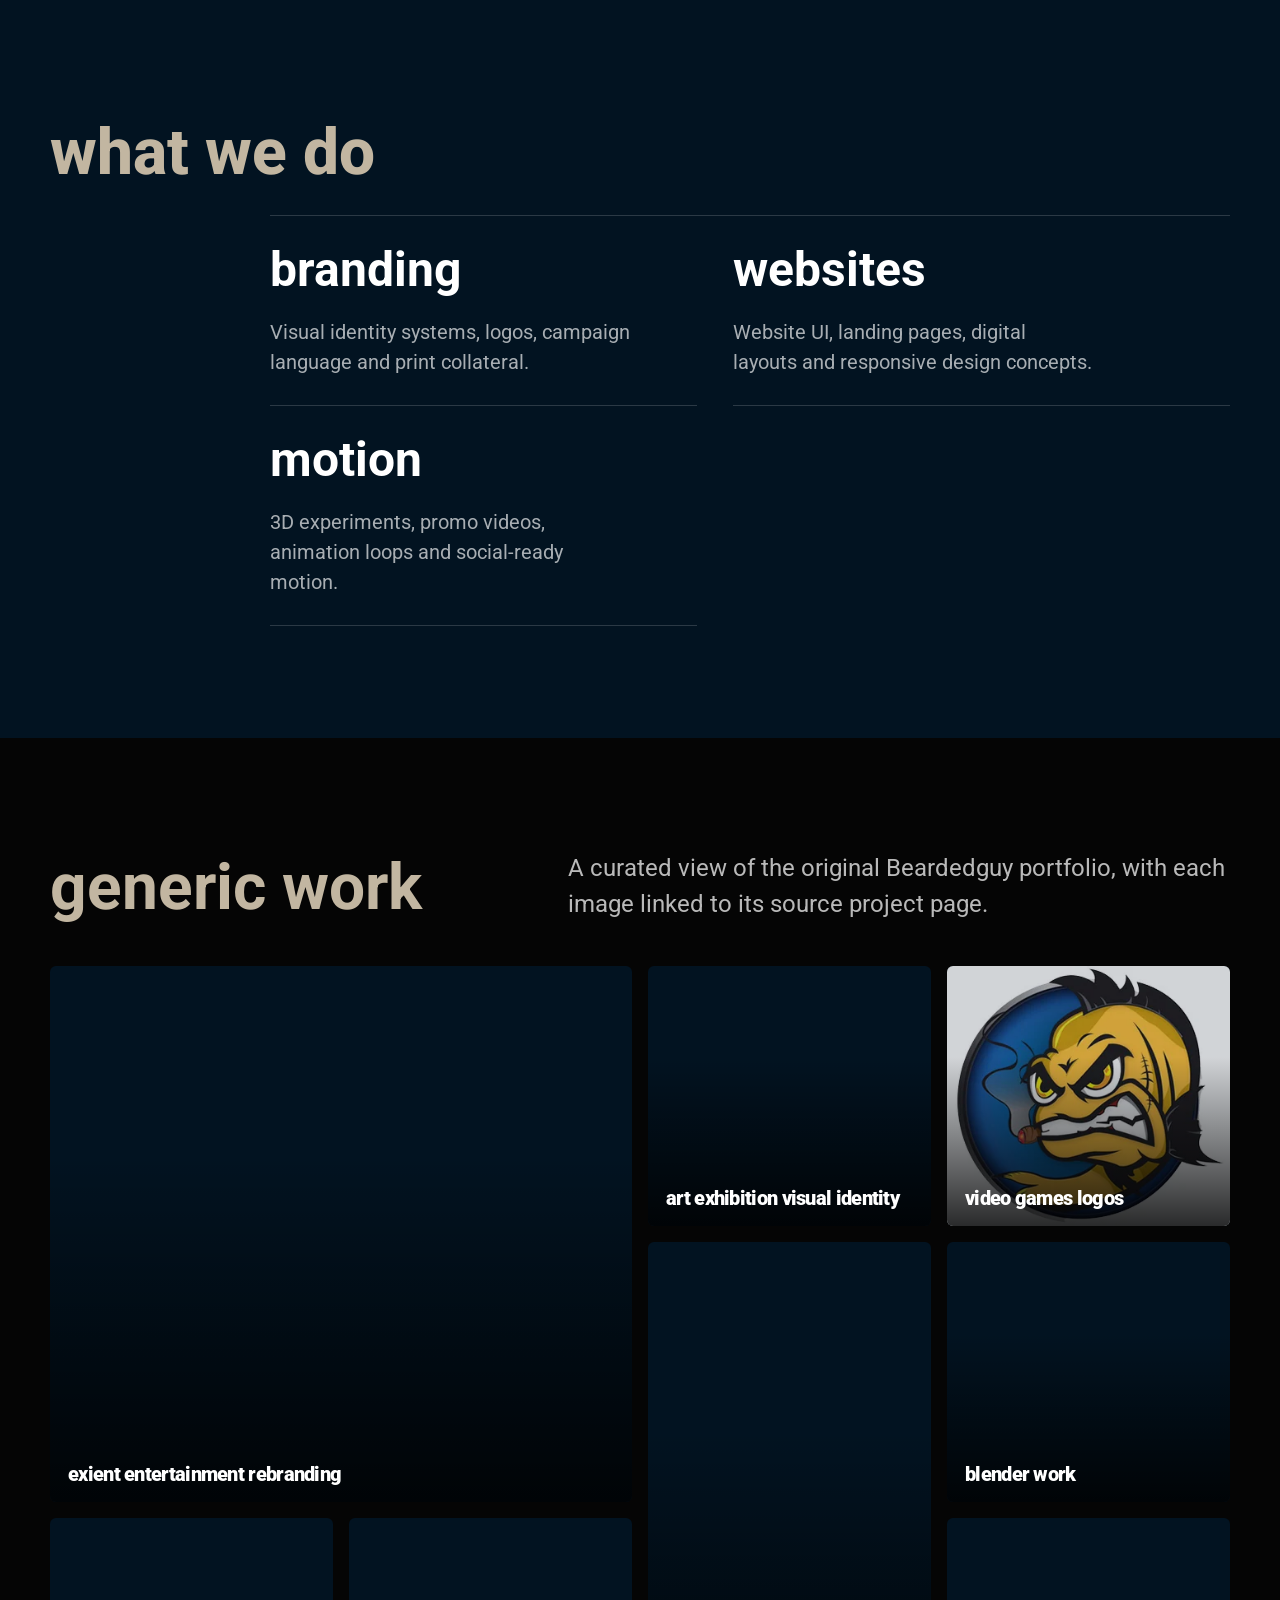
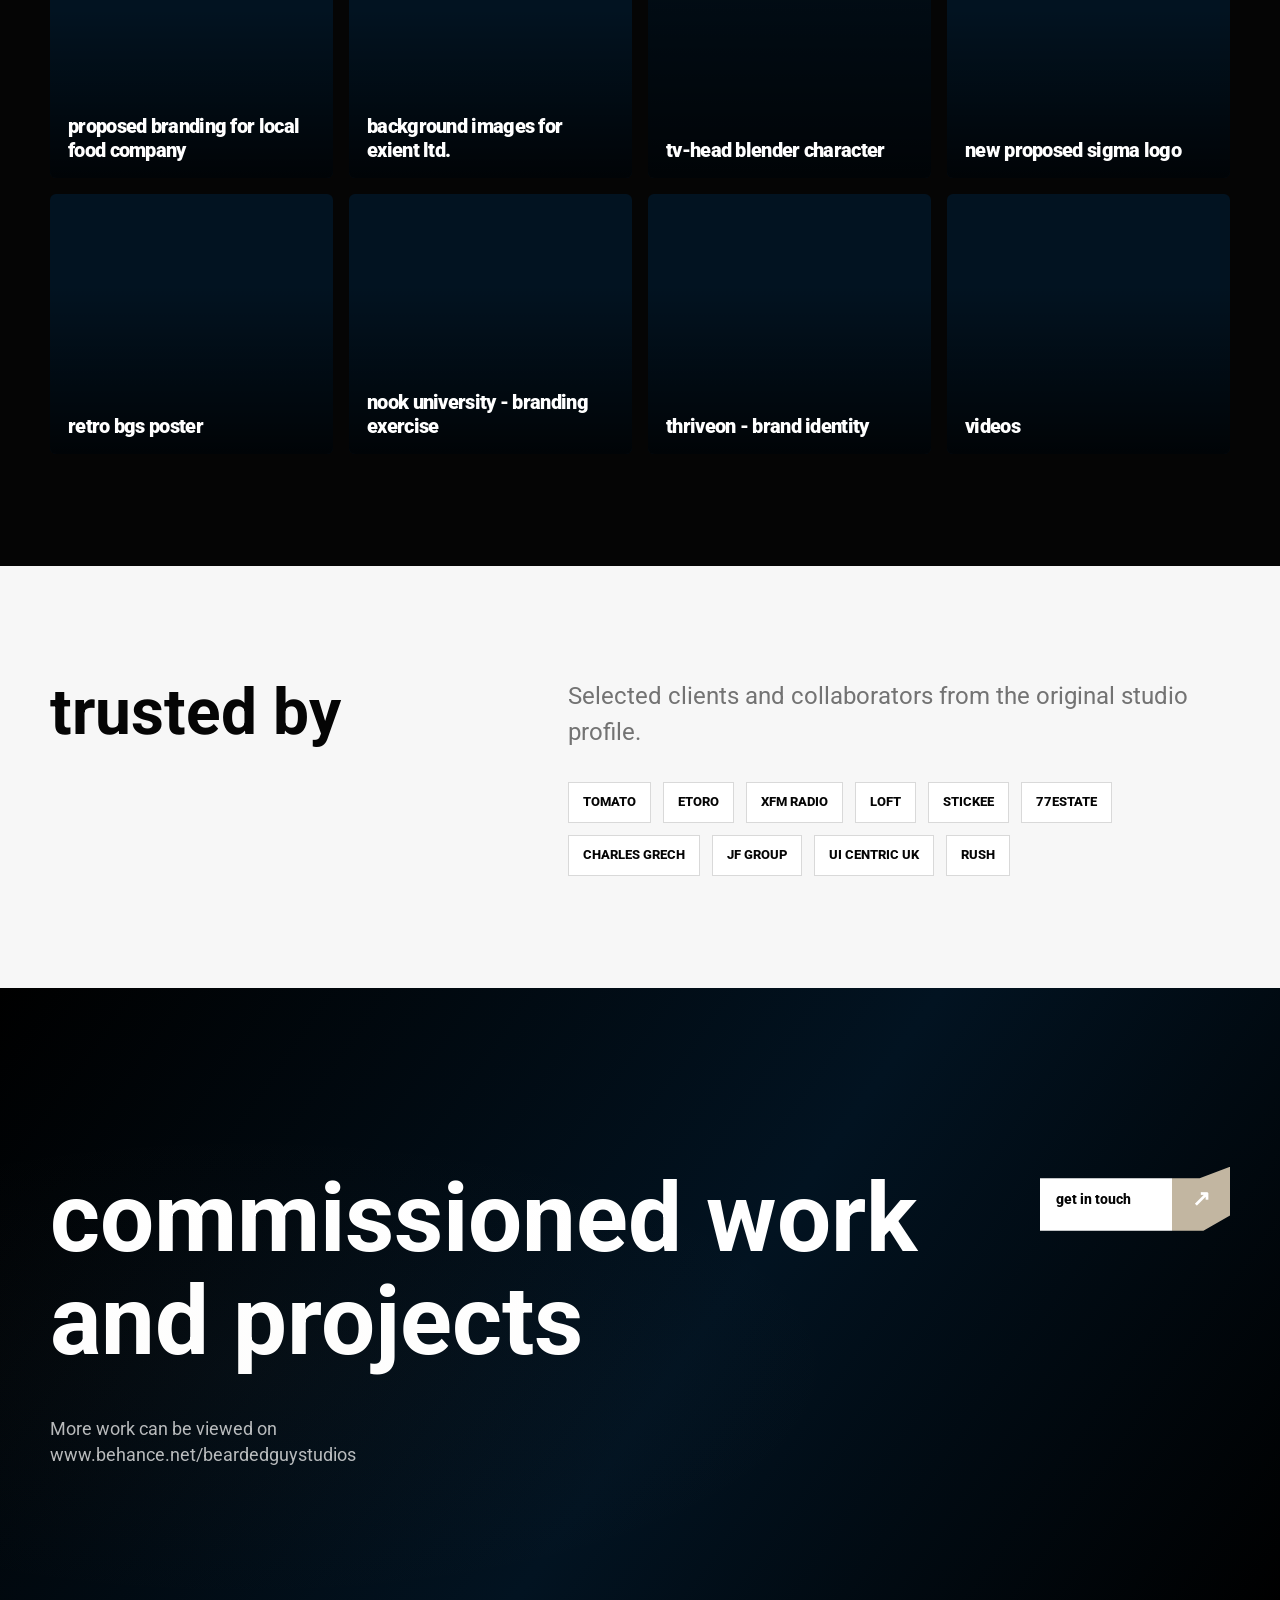
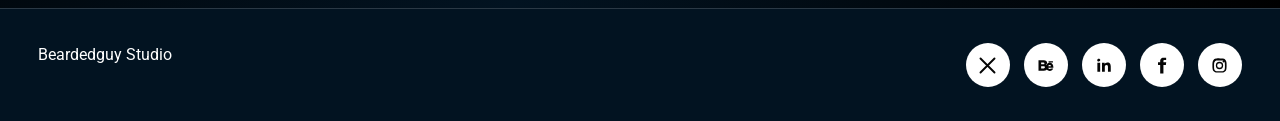
==== commit ee9f6225: "Improve responsive layouts, navigation and media loading" ====
--- a/index.html
+++ b/index.html
@@ -2,7 +2,8 @@
 <html lang="en">
   <head>
     <meta charset="utf-8">
-    <meta name="viewport" content="width=device-width, initial-scale=1">
+    <meta name="viewport" content="width=device-width, initial-scale=1, viewport-fit=cover">
+    <meta name="theme-color" content="#021321">
     <meta name="description" content="Beardedguy Studio, a Malta-based creative studio for branding, web, UI, motion, apparel and digital design.">
     <title>Beardedguy Studio</title>
     <link rel="icon" href="assets/logo.png">
@@ -10,25 +11,27 @@
     <link rel="preconnect" href="https://fonts.gstatic.com" crossorigin>
     <link href="https://fonts.googleapis.com/css2?family=Roboto:wght@400;700;800;900&display=swap" rel="stylesheet">
     <link rel="stylesheet" href="styles.css">
+    <link rel="stylesheet" href="responsive.css">
   </head>
   <body id="before-hero">
+    <a class="skip-link" href="#main-content">Skip to content</a>
     <header class="site-header frame-header">
       <a class="brand" href="index.html" aria-label="Beardedguy Studio home">
-        <img src="assets/header-icon.png" alt="Beardedguy Studio logo" width="60" height="60">
+        <img src="assets/header-icon.png" alt="Beardedguy Studio logo" width="69" height="69">
       </a>
-      <nav class="main-nav" aria-label="Main navigation">
+      <nav id="main-navigation" class="main-nav" aria-label="Main navigation">
         <a href="work.html">Work</a><a href="about.html">About</a><a href="contact.html">Contact</a>
       </nav>
       <div class="header-actions">
         <a class="pill-link" href="https://www.teepublic.com/en-gb/user/beardedguy" target="_blank" rel="noreferrer">Merch</a>
         <a class="pill-link" href="http://www.n-vil.com/FolioBook.pdf" target="_blank" rel="noreferrer">Folio Book</a>
       </div>
-      <button class="menu-toggle" type="button" aria-label="Open menu" aria-expanded="false"><span></span><span></span><span></span></button>
+      <button class="menu-toggle" type="button" aria-label="Open menu" aria-expanded="false" aria-controls="main-navigation"><span></span><span></span><span></span></button>
     </header>
 
     <a class="scroll-orb" href="#after-hero" aria-label="Scroll down"><span class="scroll-orb__arrow"></span></a>
 
-    <main>
+    <main id="main-content" tabindex="-1">
       <section class="hero frame-hero">
         <div class="hero-inner frame-hero__inner">
           <div class="frame-hero__wordmark" aria-hidden="true">BEARDEDGUY</div>
@@ -39,7 +42,7 @@
             </div>
           </div>
           <div class="hero-visual frame-hero__visual" aria-hidden="true">
-            <img src="assets/hero-hoodie.png" alt="">
+            <img src="assets/optimized/hero-hoodie-1400.webp" srcset="assets/optimized/hero-hoodie-480.webp 480w, assets/optimized/hero-hoodie-960.webp 960w, assets/optimized/hero-hoodie-1400.webp 1400w" sizes="(max-width: 1100px) 55vw, 700px" alt="" width="6500" height="6500" loading="eager" decoding="async" fetchpriority="high">
           </div>
         </div>
       </section>
@@ -70,18 +73,18 @@
             <p class="lead">A curated view of the original Beardedguy portfolio, with each image linked to its source project page.</p>
           </div>
           <div class="work-grid frame-work-grid">
-            <a class="work-card is-large" href="https://www.behance.net/gallery/217460275/Exient-Entertainment-Rebranding" target="_blank" rel="noreferrer"><img src="assets/work-exient.jpg" alt="Exient Entertainment Rebranding"><span>Exient Entertainment Rebranding</span></a>
-            <a class="work-card" href="https://www.behance.net/gallery/214995433/Art-Exhibition-Visual-Identity" target="_blank" rel="noreferrer"><img src="assets/work-folio-book.jpg" alt="Art Exhibition Visual Identity"><span>Art Exhibition Visual Identity</span></a>
-            <a class="work-card" href="https://www.behance.net/gallery/214932907/Video-Games-Logos" target="_blank" rel="noreferrer"><img src="assets/work-scarfish.jpg" alt="Video Games Logos"><span>Video Games Logos</span></a>
-            <a class="work-card is-tall" href="https://www.behance.net/gallery/211958415/TV-Head-Blender-Character" target="_blank" rel="noreferrer"><img src="assets/work-tv-head.png" alt="TV-Head Blender Character"><span>TV-Head Blender Character</span></a>
-            <a class="work-card" href="https://www.behance.net/gallery/210969605/Blender-work" target="_blank" rel="noreferrer"><img src="assets/work-blender.png" alt="Blender work"><span>Blender work</span></a>
-            <a class="work-card" href="https://www.behance.net/gallery/209912359/Proposed-Branding-for-Local-Food-Company" target="_blank" rel="noreferrer"><img src="assets/work-restaurant.jpg" alt="Proposed Branding for Local Food Company"><span>Proposed Branding for Local Food Company</span></a>
-            <a class="work-card" href="https://www.behance.net/gallery/205457857/Background-images-for-EXIENT-Ltd" target="_blank" rel="noreferrer"><img src="assets/work-promo.jpg" alt="Background images for EXIENT Ltd."><span>Background images for EXIENT Ltd.</span></a>
-            <a class="work-card" href="https://www.behance.net/gallery/204311963/New-proposed-SIGMA-logo" target="_blank" rel="noreferrer"><img src="assets/work-neon.jpg" alt="New proposed SIGMA logo"><span>New proposed SIGMA logo</span></a>
-            <a class="work-card" href="https://www.behance.net/gallery/195907205/Retro-BGS-poster" target="_blank" rel="noreferrer"><img src="assets/work-retro.jpg" alt="Retro BGS poster"><span>Retro BGS poster</span></a>
-            <a class="work-card" href="https://www.behance.net/gallery/193212081/NOOK-UNIVERSITY-Branding-exercise" target="_blank" rel="noreferrer"><img src="assets/work-bgs-posts.jpg" alt="NOOK UNIVERSITY - Branding exercise"><span>NOOK UNIVERSITY - Branding exercise</span></a>
-            <a class="work-card" href="https://www.behance.net/gallery/227908793/ThriveOn-Brand-Identity" target="_blank" rel="noreferrer"><img src="assets/work-productivity.jpg" alt="ThriveOn - Brand Identity"><span>ThriveOn - Brand Identity</span></a>
-            <a class="work-card" href="motion-videos.html"><img src="assets/work-mobile.jpg" alt="Videos"><span>Videos</span></a>
+            <a class="work-card is-large" href="https://www.behance.net/gallery/217460275/Exient-Entertainment-Rebranding" target="_blank" rel="noreferrer"><img src="assets/optimized/work-exient-1200.webp" srcset="assets/optimized/work-exient-480.webp 480w, assets/optimized/work-exient-960.webp 960w, assets/optimized/work-exient-1200.webp 1200w" sizes="(max-width: 600px) calc(100vw - 40px), (max-width: 1100px) calc((100vw - 76px) / 2), 600px" alt="Exient Entertainment Rebranding" width="1380" height="1080" loading="lazy" decoding="async"><span>Exient Entertainment Rebranding</span></a>
+            <a class="work-card" href="https://www.behance.net/gallery/214995433/Art-Exhibition-Visual-Identity" target="_blank" rel="noreferrer"><img src="assets/optimized/work-folio-book-1200.webp" srcset="assets/optimized/work-folio-book-480.webp 480w, assets/optimized/work-folio-book-960.webp 960w, assets/optimized/work-folio-book-1200.webp 1200w" sizes="(max-width: 600px) calc(100vw - 40px), (max-width: 1100px) calc((100vw - 76px) / 2), 600px" alt="Art Exhibition Visual Identity" width="1929" height="1509" loading="lazy" decoding="async"><span>Art Exhibition Visual Identity</span></a>
+            <a class="work-card" href="https://www.behance.net/gallery/214932907/Video-Games-Logos" target="_blank" rel="noreferrer"><img src="assets/optimized/work-scarfish-404.webp" srcset="assets/optimized/work-scarfish-404.webp 404w" sizes="(max-width: 600px) calc(100vw - 40px), (max-width: 1100px) calc((100vw - 76px) / 2), 600px" alt="Video Games Logos" width="404" height="316" loading="lazy" decoding="async"><span>Video Games Logos</span></a>
+            <a class="work-card is-tall" href="https://www.behance.net/gallery/211958415/TV-Head-Blender-Character" target="_blank" rel="noreferrer"><img src="assets/optimized/work-tv-head-1080.webp" srcset="assets/optimized/work-tv-head-480.webp 480w, assets/optimized/work-tv-head-960.webp 960w, assets/optimized/work-tv-head-1080.webp 1080w" sizes="(max-width: 600px) calc(100vw - 40px), (max-width: 1100px) calc((100vw - 76px) / 2), 600px" alt="TV-Head Blender Character" width="1080" height="844" loading="lazy" decoding="async"><span>TV-Head Blender Character</span></a>
+            <a class="work-card" href="https://www.behance.net/gallery/210969605/Blender-work" target="_blank" rel="noreferrer"><img src="assets/optimized/work-blender-1200.webp" srcset="assets/optimized/work-blender-480.webp 480w, assets/optimized/work-blender-960.webp 960w, assets/optimized/work-blender-1200.webp 1200w" sizes="(max-width: 600px) calc(100vw - 40px), (max-width: 1100px) calc((100vw - 76px) / 2), 600px" alt="Blender work" width="2000" height="1564" loading="lazy" decoding="async"><span>Blender work</span></a>
+            <a class="work-card" href="https://www.behance.net/gallery/209912359/Proposed-Branding-for-Local-Food-Company" target="_blank" rel="noreferrer"><img src="assets/optimized/work-restaurant-1200.webp" srcset="assets/optimized/work-restaurant-480.webp 480w, assets/optimized/work-restaurant-960.webp 960w, assets/optimized/work-restaurant-1200.webp 1200w" sizes="(max-width: 600px) calc(100vw - 40px), (max-width: 1100px) calc((100vw - 76px) / 2), 600px" alt="Proposed Branding for Local Food Company" width="1400" height="1094" loading="lazy" decoding="async"><span>Proposed Branding for Local Food Company</span></a>
+            <a class="work-card" href="https://www.behance.net/gallery/205457857/Background-images-for-EXIENT-Ltd" target="_blank" rel="noreferrer"><img src="assets/optimized/work-promo-1200.webp" srcset="assets/optimized/work-promo-480.webp 480w, assets/optimized/work-promo-960.webp 960w, assets/optimized/work-promo-1200.webp 1200w" sizes="(max-width: 600px) calc(100vw - 40px), (max-width: 1100px) calc((100vw - 76px) / 2), 600px" alt="Background images for EXIENT Ltd." width="1920" height="1501" loading="lazy" decoding="async"><span>Background images for EXIENT Ltd.</span></a>
+            <a class="work-card" href="https://www.behance.net/gallery/204311963/New-proposed-SIGMA-logo" target="_blank" rel="noreferrer"><img src="assets/optimized/work-neon-1200.webp" srcset="assets/optimized/work-neon-480.webp 480w, assets/optimized/work-neon-960.webp 960w, assets/optimized/work-neon-1200.webp 1200w" sizes="(max-width: 600px) calc(100vw - 40px), (max-width: 1100px) calc((100vw - 76px) / 2), 600px" alt="New proposed SIGMA logo" width="2560" height="2002" loading="lazy" decoding="async"><span>New proposed SIGMA logo</span></a>
+            <a class="work-card" href="https://www.behance.net/gallery/195907205/Retro-BGS-poster" target="_blank" rel="noreferrer"><img src="assets/optimized/work-retro-1080.webp" srcset="assets/optimized/work-retro-480.webp 480w, assets/optimized/work-retro-960.webp 960w, assets/optimized/work-retro-1080.webp 1080w" sizes="(max-width: 600px) calc(100vw - 40px), (max-width: 1100px) calc((100vw - 76px) / 2), 600px" alt="Retro BGS poster" width="1080" height="844" loading="lazy" decoding="async"><span>Retro BGS poster</span></a>
+            <a class="work-card" href="https://www.behance.net/gallery/193212081/NOOK-UNIVERSITY-Branding-exercise" target="_blank" rel="noreferrer"><img src="assets/optimized/work-bgs-posts-1080.webp" srcset="assets/optimized/work-bgs-posts-480.webp 480w, assets/optimized/work-bgs-posts-960.webp 960w, assets/optimized/work-bgs-posts-1080.webp 1080w" sizes="(max-width: 600px) calc(100vw - 40px), (max-width: 1100px) calc((100vw - 76px) / 2), 600px" alt="NOOK UNIVERSITY - Branding exercise" width="1080" height="844" loading="lazy" decoding="async"><span>NOOK UNIVERSITY - Branding exercise</span></a>
+            <a class="work-card" href="https://www.behance.net/gallery/227908793/ThriveOn-Brand-Identity" target="_blank" rel="noreferrer"><img src="assets/optimized/work-productivity-810.webp" srcset="assets/optimized/work-productivity-480.webp 480w, assets/optimized/work-productivity-810.webp 810w" sizes="(max-width: 600px) calc(100vw - 40px), (max-width: 1100px) calc((100vw - 76px) / 2), 600px" alt="ThriveOn - Brand Identity" width="810" height="633" loading="lazy" decoding="async"><span>ThriveOn - Brand Identity</span></a>
+            <a class="work-card" href="motion-videos.html"><img src="assets/optimized/work-mobile-1200.webp" srcset="assets/optimized/work-mobile-480.webp 480w, assets/optimized/work-mobile-960.webp 960w, assets/optimized/work-mobile-1200.webp 1200w" sizes="(max-width: 600px) calc(100vw - 40px), (max-width: 1100px) calc((100vw - 76px) / 2), 600px" alt="Videos" width="1624" height="1269" loading="lazy" decoding="async"><span>Videos</span></a>
           </div>
         </div>
       </section>
--- a/responsive.css
+++ b/responsive.css
@@ -0,0 +1,242 @@
+/* Shared responsive layout and loading refinements. */
+:root {
+  --header-height: 130px;
+  --page-gutter: 50px;
+}
+html { background: var(--midnight); scroll-padding-top: calc(var(--header-height) + 16px); }
+body { overflow-wrap: break-word; }
+main, .section-inner, .page-hero-inner, .hero-copy, .contact-form, .field { min-width: 0; }
+button, a, input, select, textarea { -webkit-tap-highlight-color: transparent; }
+a, button { touch-action: manipulation; }
+a:focus-visible, button:focus-visible, input:focus-visible, select:focus-visible, textarea:focus-visible {
+  outline: 2px solid var(--gold);
+  outline-offset: 5px;
+}
+h1, h2, h3, .frame-kicker, .frame-hero__wordmark, .work-card span { letter-spacing: 0; }
+h1, h2, h3 { overflow-wrap: anywhere; }
+.skip-link {
+  position: fixed;
+  top: 12px;
+  left: 16px;
+  z-index: 200;
+  padding: 12px 18px;
+  color: var(--ink);
+  background: var(--paper);
+  transform: translateY(-160%);
+}
+.skip-link:focus { transform: none; }
+.site-header.frame-header {
+  position: fixed;
+  min-height: var(--header-height);
+  padding-inline: var(--page-gutter);
+  transition: background-color 240ms ease, box-shadow 240ms ease;
+}
+.site-header.frame-header.is-scrolled { animation: none; }
+.site-header.frame-header.menu-open {
+  background: rgba(2, 19, 33, 0.98);
+  backdrop-filter: blur(18px);
+  -webkit-backdrop-filter: blur(18px);
+}
+.site-header .main-nav a { display: inline-flex; align-items: center; min-height: 44px; }
+.site-header .main-nav .mobile-nav-action { display: none; }
+.frame-header .pill-link { min-height: 44px; }
+.site-header.frame-header .menu-toggle { width: 46px; height: 46px; border: 0; border-radius: 8px; background: var(--paper); }
+.site-header.frame-header .menu-toggle span { background: var(--gold); }
+.menu-toggle span { transition: transform 180ms ease, opacity 180ms ease; }
+.menu-toggle[aria-expanded="true"] span:nth-child(1) { transform: translateY(6px) rotate(45deg); }
+.menu-toggle[aria-expanded="true"] span:nth-child(2) { opacity: 0; }
+.menu-toggle[aria-expanded="true"] span:nth-child(3) { transform: translateY(-6px) rotate(-45deg); }
+.nav-open { overflow: hidden; }
+@keyframes pageEnter {
+  from { opacity: 0.65; }
+  to { opacity: 1; }
+}
+main { animation: pageEnter 320ms ease-out backwards; transition: none; }
+body.page-leaving main, body.page-leaving .site-footer { opacity: 1; }
+.hero::before, .page-hero::before {
+  background-image: url("assets/optimized/black-white-background-1600.webp");
+  will-change: transform;
+}
+@keyframes heroBackgroundWave {
+  0%, 100% { transform: translate3d(0, 0, 0) scale(1.03); }
+  50% { transform: translate3d(1%, -1%, 0) scale(1.06); }
+}
+.frame-hero__wordmark { font-size: 128px; }
+.page-hero h1 { font-size: 88px; line-height: 1.06; max-width: 100%; }
+.page-hero h1.motion-title { font-size: 54px; }
+.page-hero p, .frame-hero__copy p { font-size: 22px; line-height: 1.5; }
+.section h2, .page-section h2, .frame-kicker { font-size: 64px; line-height: 1.08; }
+.frame-intro h2 { font-size: 76px; }
+.frame-contact-band h2 { font-size: 96px; line-height: 1.08; }
+.frame-service-list { gap: 0 36px; }
+.frame-service-list .service h3 { font-size: 48px; margin-bottom: 20px; line-height: 1.1; }
+.frame-service-list .service p { font-size: 20px; line-height: 1.5; }
+.copy-columns, .page-section .lead { color: rgba(255,255,255,0.78); }
+.copy-columns { line-height: 1.65; }
+.lead { line-height: 1.5; }
+.contact-list a { min-height: 44px; display: flex; align-items: center; overflow-wrap: anywhere; }
+.field input, .field select, .field textarea { font-size: 16px; min-width: 0; min-height: 48px; }
+.submit { min-height: 48px; color: var(--ink); }
+.form-note { color: rgba(255,255,255,0.72); line-height: 1.5; }
+.form-note.is-error { color: #ffb4ab; }
+.form-note.is-success { color: #a5dfb5; }
+.work-nav {
+  display: flex;
+  flex-wrap: wrap;
+  gap: 8px 24px;
+  padding: 20px var(--page-gutter);
+  border-bottom: 1px solid rgba(255,255,255,0.15);
+}
+.work-nav a { display: flex; align-items: center; min-height: 44px; color: var(--paper); font-size: 15px; border-bottom: 2px solid transparent; }
+.work-nav a[aria-current="page"], .work-nav a:hover { color: var(--gold); border-color: var(--gold); }
+.work-card { isolation: isolate; }
+.work-card::after {
+  content: "";
+  position: absolute;
+  inset: 35% 0 0;
+  background: linear-gradient(transparent, rgba(0,0,0,0.8));
+  pointer-events: none;
+}
+.work-card img { position: absolute; inset: 0; object-fit: cover; }
+.work-card span { z-index: 1; line-height: 1.2; overflow-wrap: anywhere; }
+.work-category-grid .work-card span { font-size: 36px; }
+.frame-work-grid { grid-auto-flow: row; }
+.frame-work-grid .work-card span { font-size: 20px; line-height: 1.2; }
+.work-grid:not(.frame-work-grid) .work-card { aspect-ratio: 4 / 3; min-height: 0; }
+.work-grid:not(.frame-work-grid) .work-card img { min-height: 0; }
+.motion-grid .work-card span { font-size: 18px; }
+.video-modal { padding: 60px 16px; }
+.video-modal__panel, .local-video-modal__panel { max-width: calc(100vw - 32px); max-height: calc(100dvh - 120px); aspect-ratio: auto; }
+.video-modal__close { min-height: 44px; }
+.video-modal__status { max-width: calc(100% - 32px); text-align: center; pointer-events: none; }
+.video-card iframe { display: block; }
+.footer-links a { width: 44px; height: 44px; flex: 0 0 44px; }
+.frame-contact-band p { overflow-wrap: anywhere; }
+.scroll-orb { top: auto; bottom: max(20px, env(safe-area-inset-bottom)); }
+.scroll-orb::before { content: ""; position: absolute; inset: -7px; }
+
+@media (min-width: 1600px) {
+  .frame-hero__wordmark { font-size: 160px; }
+}
+@media (max-width: 1100px) {
+  :root { --header-height: 104px; --page-gutter: 28px; }
+  .site-header.frame-header { grid-template-columns: 1fr auto; }
+  .frame-header .header-actions { display: none; }
+  .site-header.frame-header .menu-toggle { display: block; justify-self: end; }
+  .site-header.frame-header .main-nav {
+    position: absolute;
+    inset: 100% 0 auto;
+    display: flex;
+    flex-direction: column;
+    align-items: stretch;
+    justify-content: flex-start;
+    gap: 0;
+    padding: 12px var(--page-gutter) 24px;
+    margin: 0;
+    max-height: calc(100dvh - var(--header-height));
+    overflow-y: auto;
+    overscroll-behavior: contain;
+    background: #021321;
+    border: 0;
+    border-bottom: 1px solid rgba(255,255,255,0.18);
+    visibility: hidden;
+    opacity: 0;
+    transform: translateY(-8px);
+    pointer-events: none;
+    transition: opacity 180ms ease, transform 180ms ease, visibility 180ms;
+  }
+  .site-header.frame-header .main-nav.open { visibility: visible; opacity: 1; transform: none; pointer-events: auto; }
+  .site-header .main-nav a { min-height: 52px; font-size: 18px; border-bottom: 1px solid rgba(255,255,255,0.14); }
+  .site-header .main-nav .mobile-nav-action { display: flex; color: var(--gold); }
+  .site-header .main-nav a.active { color: var(--gold); }
+  .hero::before, .page-hero::before { background-image: url("assets/optimized/black-white-background-960.webp"); animation: none; }
+  .frame-hero { padding-top: var(--header-height); min-height: min(800px, calc(100svh - 40px)); }
+  .frame-hero__inner {
+    min-height: max(480px, calc(min(800px, 100svh - 40px) - var(--header-height)));
+    grid-template-columns: 1fr 1fr;
+    padding: 24px var(--page-gutter) 48px;
+  }
+  .frame-hero__wordmark { font-size: 90px; left: var(--page-gutter); right: var(--page-gutter); top: 30%; }
+  .frame-hero__copy { padding: 0; align-self: end; z-index: 4; }
+  .frame-hero__copy p { font-size: 20px; }
+  .frame-hero__visual {
+    display: block;
+    position: absolute;
+    right: -30px;
+    bottom: 0;
+    width: 55%;
+    margin: 0;
+    opacity: 1;
+  }
+  .frame-hero__visual img { max-height: 560px; animation: none; }
+  .page-hero { padding: calc(var(--header-height) + 36px) var(--page-gutter) 56px; }
+  .page-hero h1 { font-size: 60px; }
+  .section, .page-section { padding: 64px var(--page-gutter); }
+  .page-section::before { left: var(--page-gutter); right: var(--page-gutter); }
+  .section h2, .page-section h2, .frame-kicker, .frame-intro h2 { font-size: 48px; }
+  .frame-contact-band { padding: 72px var(--page-gutter); grid-template-columns: 1fr; }
+  .frame-contact-band h2 { font-size: 64px; }
+  .split, .contact-layout { grid-template-columns: 1fr; gap: 32px; }
+  .frame-service-list { grid-template-columns: repeat(2, minmax(0,1fr)); gap: 0 28px; }
+  .frame-service-list .service h3 { font-size: 36px; }
+  .frame-service-list .service p { font-size: 18px; }
+  .work-grid, .frame-work-grid, .motion-grid, .video-grid { grid-template-columns: repeat(2, minmax(0,1fr)); gap: 20px; }
+  .frame-work-grid .work-card, .frame-work-grid .work-card.is-large, .frame-work-grid .work-card.is-tall {
+    grid-column: auto; grid-row: auto; min-height: 0; aspect-ratio: 4 / 5;
+  }
+  .frame-work-grid .work-card img { min-height: 0; }
+  .work-category-grid .work-card span { font-size: 30px; }
+  .site-footer { padding: 32px var(--page-gutter); }
+}
+@media (max-width: 800px) {
+  .frame-hero__wordmark { font-size: 64px; }
+  .page-hero h1, .page-hero h1.motion-title { font-size: 48px; }
+  .frame-service-list { grid-template-columns: 1fr; }
+}
+@media (max-width: 600px) {
+  :root { --header-height: 96px; --page-gutter: 20px; }
+  .frame-hero { min-height: min(720px, calc(100svh - 40px)); }
+  .frame-hero__inner {
+    min-height: max(400px, calc(min(720px, 100svh - 40px) - var(--header-height)));
+    display: flex; flex-direction: column; align-items: stretch; justify-content: center;
+    gap: 36px; padding: 40px var(--page-gutter) 64px;
+  }
+  .frame-hero__wordmark { position: static; transform: none; font-size: 42px; white-space: nowrap; }
+  .frame-hero__visual { display: none; }
+  .frame-hero__copy { align-self: stretch; }
+  .frame-hero__copy p { font-size: 18px; max-width: 38ch; }
+  .hero-meta { margin-top: 24px; }
+  .section, .page-section { padding: 48px var(--page-gutter); }
+  .page-hero { padding-top: calc(var(--header-height) + 32px); padding-bottom: 40px; }
+  .page-hero h1, .page-hero h1.motion-title { font-size: 36px; line-height: 1.12; }
+  .page-hero p { font-size: 18px; }
+  .section h2, .page-section h2, .frame-kicker, .frame-intro h2 { font-size: 34px; line-height: 1.15; }
+  .frame-contact-band { padding: 56px var(--page-gutter); }
+  .frame-contact-band h2 { font-size: 42px; }
+  .frame-contact-band p { margin-top: 24px; }
+  .frame-intro .lead { margin-bottom: 0; }
+  .lead { font-size: 18px; }
+  .copy-columns { columns: 1; font-size: 17px; }
+  .work-grid, .frame-work-grid, .motion-grid, .video-grid { grid-template-columns: 1fr; gap: 20px; }
+  .frame-work-grid .work-card, .frame-work-grid .work-card.is-large, .frame-work-grid .work-card.is-tall { aspect-ratio: 4 / 3; }
+  .work-category-grid .work-card span { font-size: 30px; }
+  .work-card span { font-size: 22px; }
+  .work-nav { gap: 4px 20px; padding-block: 16px; }
+  .work-nav a { font-size: 14px; }
+  .field textarea { min-height: 180px; }
+  .submit { width: 100%; }
+  .site-footer { grid-template-columns: 1fr; gap: 24px; padding-bottom: 72px; }
+}
+@media (max-width: 360px) {
+  :root { --page-gutter: 16px; }
+  .frame-hero__wordmark { font-size: 36px; }
+  .page-hero h1, .page-hero h1.motion-title { font-size: 32px; }
+}
+@media (hover: none) {
+  .work-card:hover img, .frame-work-grid .work-card:hover img { transform: none; opacity: 0.84; }
+  .frame-header .pill-link:hover { transform: none; }
+}
+@media (prefers-reduced-motion: reduce) {
+  html { scroll-behavior: auto; }
+  *, *::before, *::after { animation: none !important; transition: none !important; }
+}
